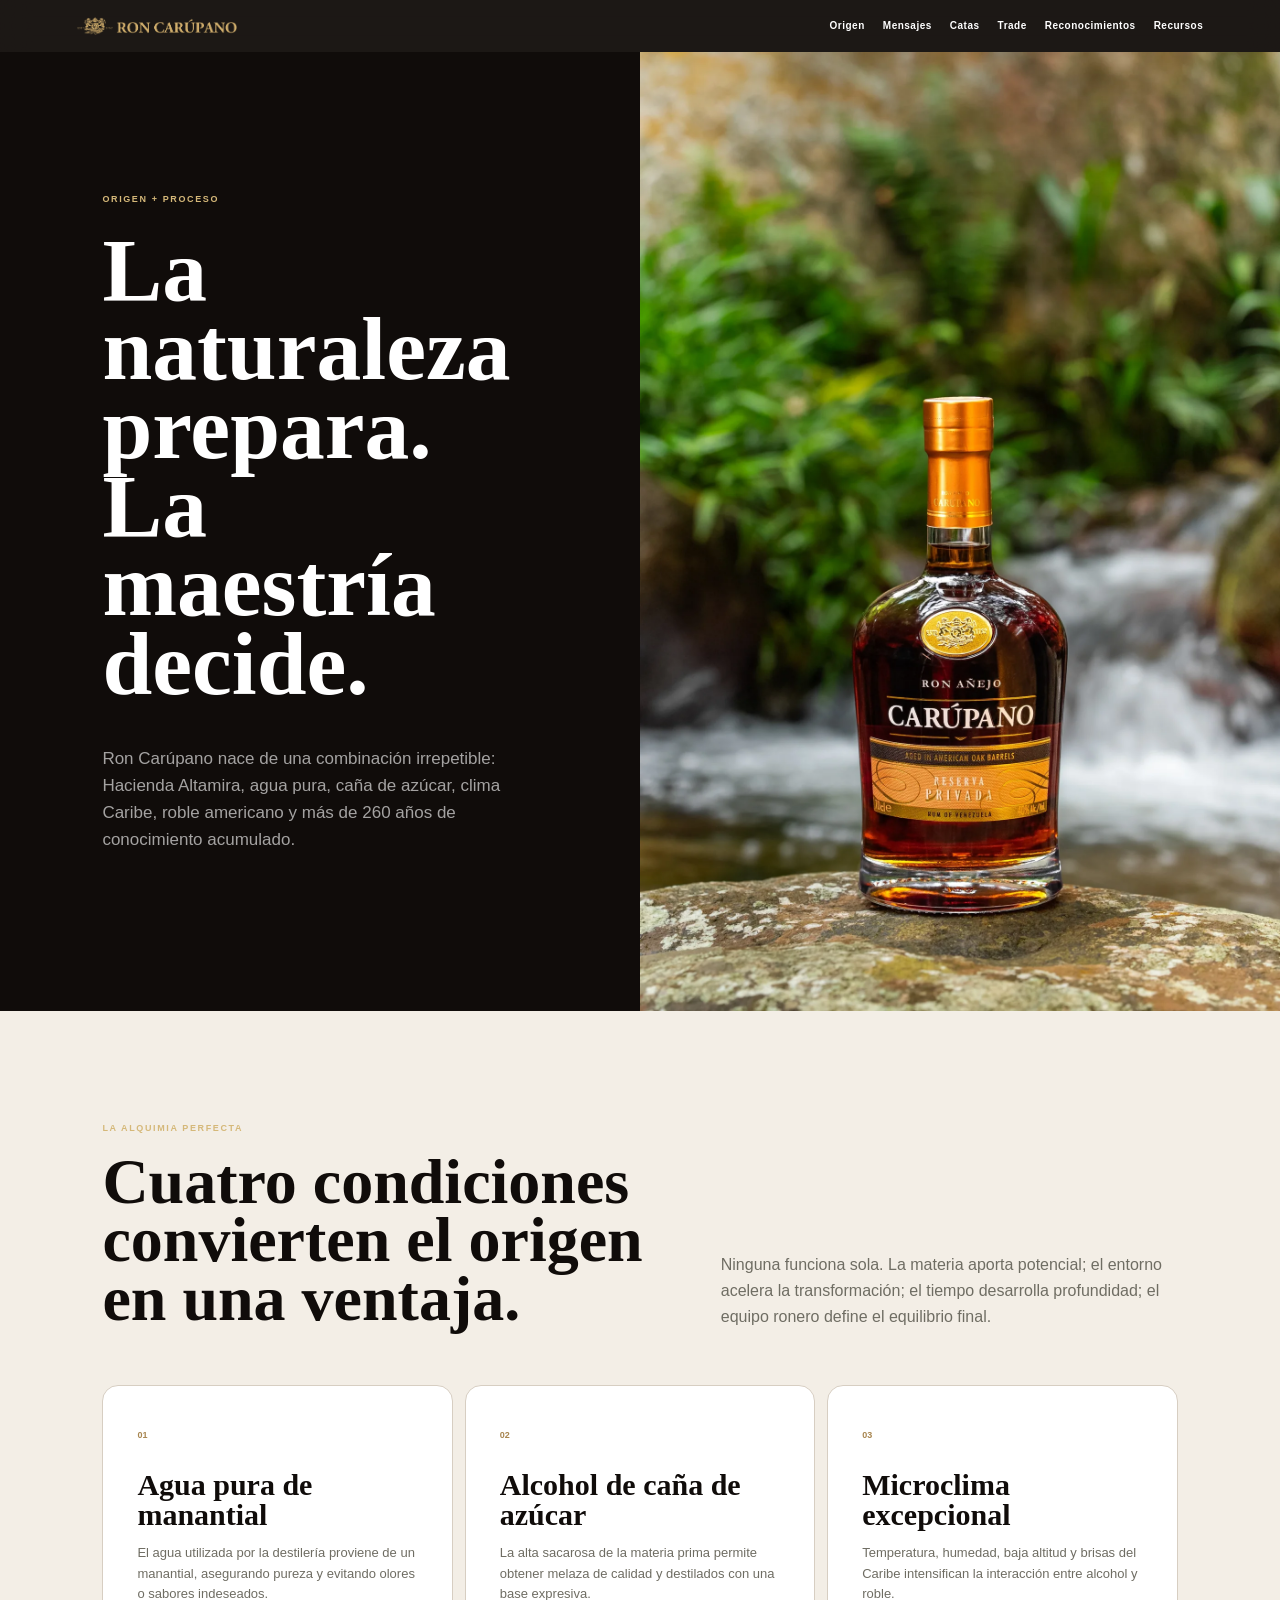
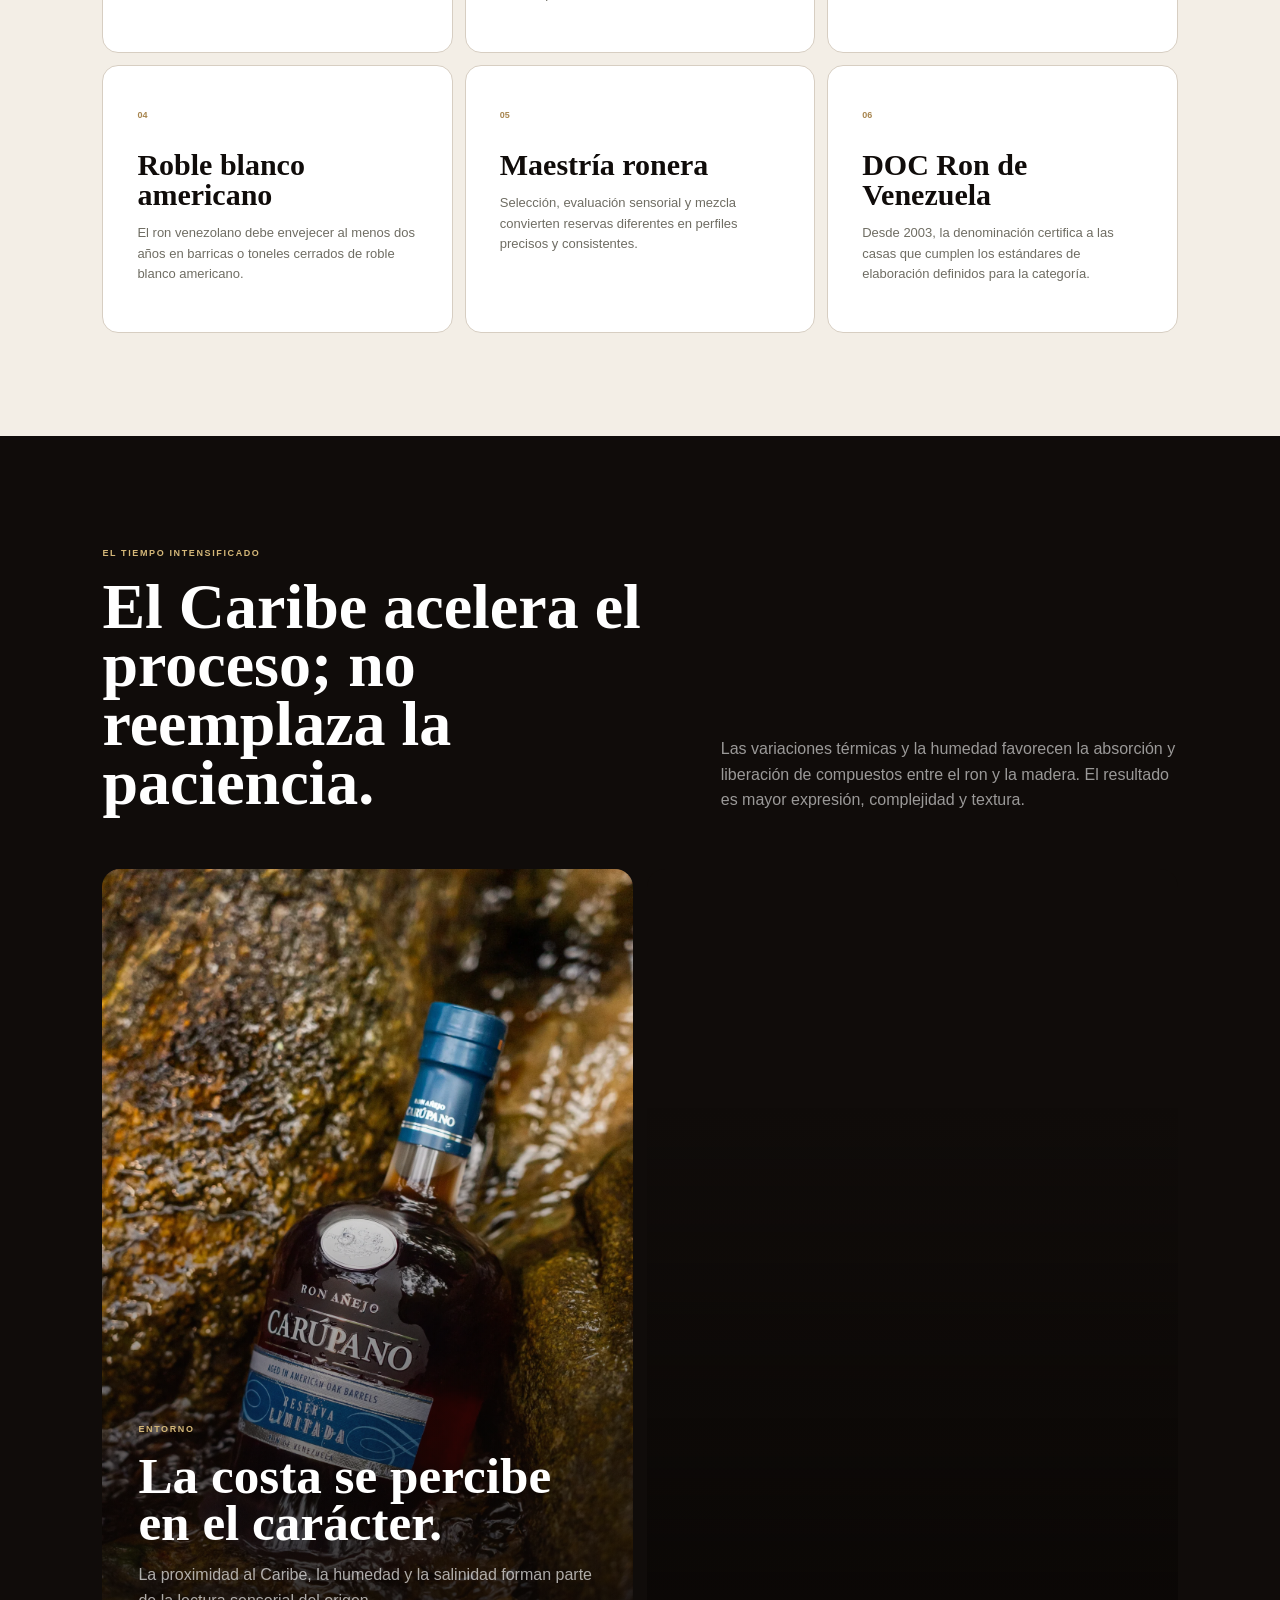
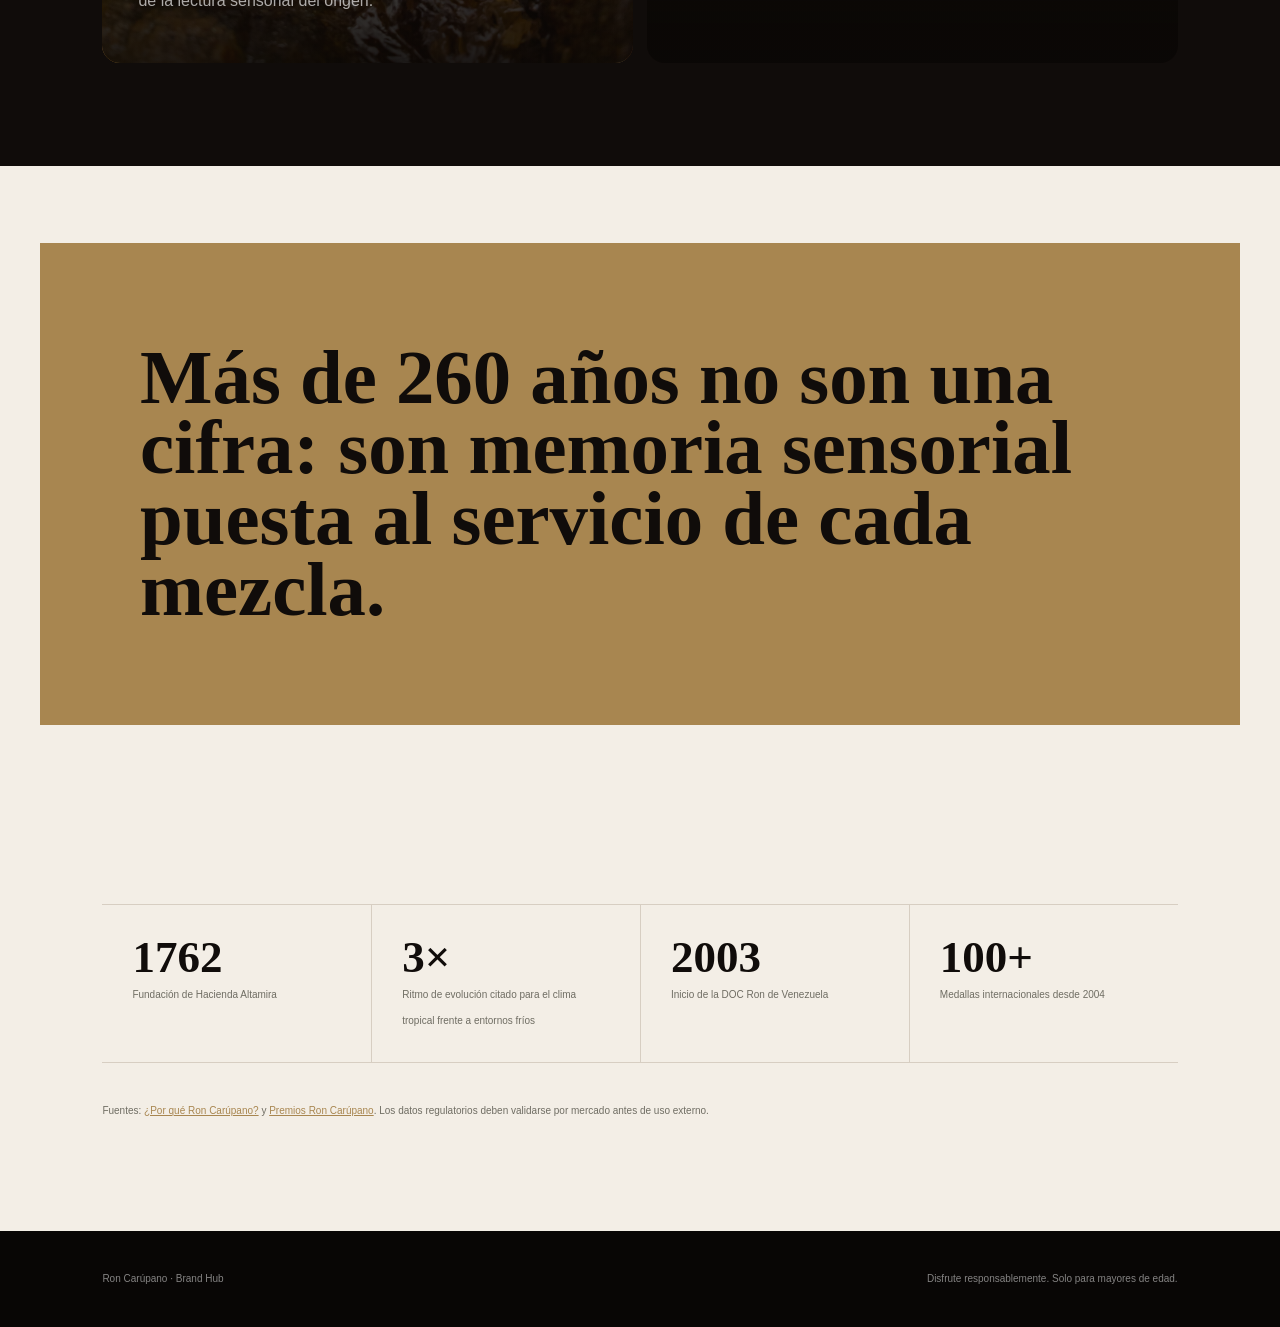
==== historia.html @ bee496ff "Expande el brand hub y renueva sus recursos" ====
<!doctype html><html lang="es"><head><meta charset="utf-8"><meta name="viewport" content="width=device-width,initial-scale=1"><title>Origen y maestría · Ron Carúpano</title><link rel="stylesheet" href="detail.css"></head><body>
<nav class="detail-nav"><a href="index.html"><img src="assets/brand-logos/ron-carupano-logo-dorado.webp" alt="Ron Carúpano"></a><div><a href="historia.html">Origen</a><a href="mensajes.html">Mensajes</a><a href="experiencias.html">Catas</a><a href="trade.html">Trade</a><a href="reconocimientos.html">Reconocimientos</a><a href="index.html#recursos">Recursos</a></div></nav>
<header class="detail-hero"><div class="detail-hero-copy"><span class="eyebrow">Origen + proceso</span><h1>La naturaleza prepara. La maestría decide.</h1><p>Ron Carúpano nace de una combinación irrepetible: Hacienda Altamira, agua pura, caña de azúcar, clima Caribe, roble americano y más de 260 años de conocimiento acumulado.</p></div><div class="detail-hero-media"><img src="assets/images/editorial/04062026-DSC04128.webp" alt="Ron Carúpano junto al agua"></div></header>
<main><section class="detail-section"><div class="section-head"><div><span class="eyebrow">La alquimia perfecta</span><h2>Cuatro condiciones convierten el origen en una ventaja.</h2></div><p>Ninguna funciona sola. La materia aporta potencial; el entorno acelera la transformación; el tiempo desarrolla profundidad; el equipo ronero define el equilibrio final.</p></div><div class="card-grid"><article class="card"><span>01</span><h3>Agua pura de manantial</h3><p>El agua utilizada por la destilería proviene de un manantial, asegurando pureza y evitando olores o sabores indeseados.</p></article><article class="card"><span>02</span><h3>Alcohol de caña de azúcar</h3><p>La alta sacarosa de la materia prima permite obtener melaza de calidad y destilados con una base expresiva.</p></article><article class="card"><span>03</span><h3>Microclima excepcional</h3><p>Temperatura, humedad, baja altitud y brisas del Caribe intensifican la interacción entre alcohol y roble.</p></article><article class="card"><span>04</span><h3>Roble blanco americano</h3><p>El ron venezolano debe envejecer al menos dos años en barricas o toneles cerrados de roble blanco americano.</p></article><article class="card"><span>05</span><h3>Maestría ronera</h3><p>Selección, evaluación sensorial y mezcla convierten reservas diferentes en perfiles precisos y consistentes.</p></article><article class="card"><span>06</span><h3>DOC Ron de Venezuela</h3><p>Desde 2003, la denominación certifica a las casas que cumplen los estándares de elaboración definidos para la categoría.</p></article></div></section>
<section class="detail-section dark"><div class="section-head"><div><span class="eyebrow">El tiempo intensificado</span><h2>El Caribe acelera el proceso; no reemplaza la paciencia.</h2></div><p>Las variaciones térmicas y la humedad favorecen la absorción y liberación de compuestos entre el ron y la madera. El resultado es mayor expresión, complejidad y textura.</p></div><div class="feature-grid"><article class="feature"><img src="assets/images/editorial/05062026-DSC05306.webp" alt="Reserva 18 junto al agua"><div><span class="eyebrow">Entorno</span><h3>La costa se percibe en el carácter.</h3><p>La proximidad al Caribe, la humedad y la salinidad forman parte de la lectura sensorial del origen.</p></div></article><article class="feature"><iframe style="width:100%;height:100%;min-height:520px;border:0" src="https://www.youtube.com/embed/9rbqQhgyqmE" title="Maestría ronera Ron Carúpano" allowfullscreen></iframe></article></div></section>
<blockquote class="quote">Más de 260 años no son una cifra: son memoria sensorial puesta al servicio de cada mezcla.</blockquote>
<section class="detail-section"><div class="data-row"><div><strong>1762</strong><span>Fundación de Hacienda Altamira</span></div><div><strong>3×</strong><span>Ritmo de evolución citado para el clima tropical frente a entornos fríos</span></div><div><strong>2003</strong><span>Inicio de la DOC Ron de Venezuela</span></div><div><strong>100+</strong><span>Medallas internacionales desde 2004</span></div></div><p class="source-note">Fuentes: <a href="https://roncarupano.com/es/por-que-roncarupano/">¿Por qué Ron Carúpano?</a> y <a href="https://roncarupano.com/es/premios/">Premios Ron Carúpano</a>. Los datos regulatorios deben validarse por mercado antes de uso externo.</p></section></main><footer class="footer"><span>Ron Carúpano · Brand Hub</span><span>Disfrute responsablemente. Solo para mayores de edad.</span></footer></body></html>
---- detail.css ----
@font-face{font-family:Inter;src:url("assets/fonts/inter/Inter-Variable.ttf") format("truetype");font-style:normal;font-weight:100 900;font-display:swap}
:root{--ink:#100c0a;--paper:#f3eee6;--gold:#a88650;--gold-light:#d5b879;--blue:#183653;--muted:#6f6d63;--line:#d7cec2;--garamond:"Adobe Garamond Pro",Garamond,Georgia,serif;--inter:Inter,Arial,sans-serif}
*{box-sizing:border-box}html{scroll-behavior:smooth}body{margin:0;background:var(--paper);color:var(--ink);font:400 16px/1.6 var(--inter)}img{display:block;max-width:100%}a{color:inherit}.detail-nav{position:sticky;top:0;z-index:20;display:flex;align-items:center;justify-content:space-between;gap:28px;padding:17px clamp(24px,6vw,88px);background:rgba(16,12,10,.95);color:white;backdrop-filter:blur(14px)}.detail-nav img{width:160px;max-height:34px;object-fit:contain}.detail-nav div{display:flex;gap:18px;flex-wrap:wrap}.detail-nav a{text-decoration:none;font-size:10px;font-weight:650;letter-spacing:.05em}.detail-nav a:hover{color:var(--gold-light)}.detail-hero{min-height:620px;display:grid;grid-template-columns:1fr 1fr;background:var(--ink);color:white}.detail-hero-copy{padding:clamp(60px,8vw,120px);display:flex;flex-direction:column;justify-content:center}.eyebrow{color:var(--gold-light);font-size:9px;font-weight:750;letter-spacing:.18em;text-transform:uppercase}.detail-hero h1{max-width:820px;margin:24px 0;font:600 clamp(56px,7vw,100px)/.88 var(--garamond)}.detail-hero p{max-width:590px;color:rgba(255,255,255,.62);font-size:17px}.detail-hero-media{min-height:520px}.detail-hero-media img{width:100%;height:100%;object-fit:cover}.detail-section{padding:clamp(70px,8vw,120px) clamp(24px,8vw,120px)}.detail-section.dark{background:var(--ink);color:white}.detail-section.blue{background:var(--blue);color:white}.section-head{display:grid;grid-template-columns:1.1fr .9fr;gap:60px;align-items:end;margin-bottom:56px}.section-head h2{max-width:850px;margin:14px 0 0;font:600 clamp(46px,5vw,76px)/.92 var(--garamond)}.section-head p{margin:0;color:var(--muted)}.dark .section-head p,.blue .section-head p{color:rgba(255,255,255,.58)}.card-grid{display:grid;grid-template-columns:repeat(3,1fr);gap:12px}.card{padding:34px;border-radius:16px;background:white;border:1px solid var(--line)}.dark .card{background:#1b1411;border-color:rgba(255,255,255,.1)}.card span{color:var(--gold);font-size:9px;font-weight:750}.card h3{margin:24px 0 12px;font:600 30px/1 var(--garamond)}.card p{color:var(--muted);font-size:13px}.dark .card p{color:rgba(255,255,255,.5)}.feature-grid{display:grid;grid-template-columns:1fr 1fr;gap:14px}.feature{position:relative;min-height:520px;border-radius:18px;overflow:hidden;background:var(--ink);color:white}.feature img{width:100%;height:100%;object-fit:cover}.feature:after{content:"";position:absolute;inset:0;background:linear-gradient(0deg,rgba(10,7,5,.9),transparent 70%)}.feature>div{position:absolute;z-index:2;left:36px;right:36px;bottom:34px}.feature h3{max-width:600px;margin:12px 0;font:600 clamp(36px,4vw,60px)/.92 var(--garamond)}.feature p{max-width:560px;color:rgba(255,255,255,.65)}.quote{padding:clamp(50px,8vw,100px);background:var(--gold);font:600 clamp(45px,6vw,82px)/.92 var(--garamond)}.data-row{display:grid;grid-template-columns:repeat(4,1fr);border-top:1px solid var(--line);border-bottom:1px solid var(--line)}.data-row div{padding:30px}.data-row div+div{border-left:1px solid var(--line)}.data-row strong{display:block;font:600 45px/1 var(--garamond)}.data-row span{color:var(--muted);font-size:10px}.table{width:100%;border-collapse:collapse}.table th,.table td{padding:18px;text-align:left;border-bottom:1px solid var(--line);vertical-align:top}.table th{color:var(--gold);font-size:9px;letter-spacing:.1em;text-transform:uppercase}.table td{font-size:13px}.pill{display:inline-block;padding:6px 9px;border-radius:999px;background:var(--blue);color:white;font-size:8px;font-weight:700}.footer{display:flex;justify-content:space-between;gap:30px;padding:40px clamp(24px,8vw,120px);background:#080605;color:rgba(255,255,255,.5);font-size:10px}.source-note{margin-top:40px;color:var(--muted);font-size:10px}.source-note a{color:var(--gold)}
@media(max-width:900px){.detail-hero,.section-head,.feature-grid{grid-template-columns:1fr}.detail-hero-media{min-height:420px}.card-grid{grid-template-columns:1fr 1fr}.data-row{grid-template-columns:1fr 1fr}.detail-nav div{display:none}}
@media(max-width:600px){.card-grid,.data-row{grid-template-columns:1fr}.data-row div+div{border-left:0;border-top:1px solid var(--line)}.detail-hero h1{font-size:58px}.feature{min-height:440px}.footer{flex-direction:column}}
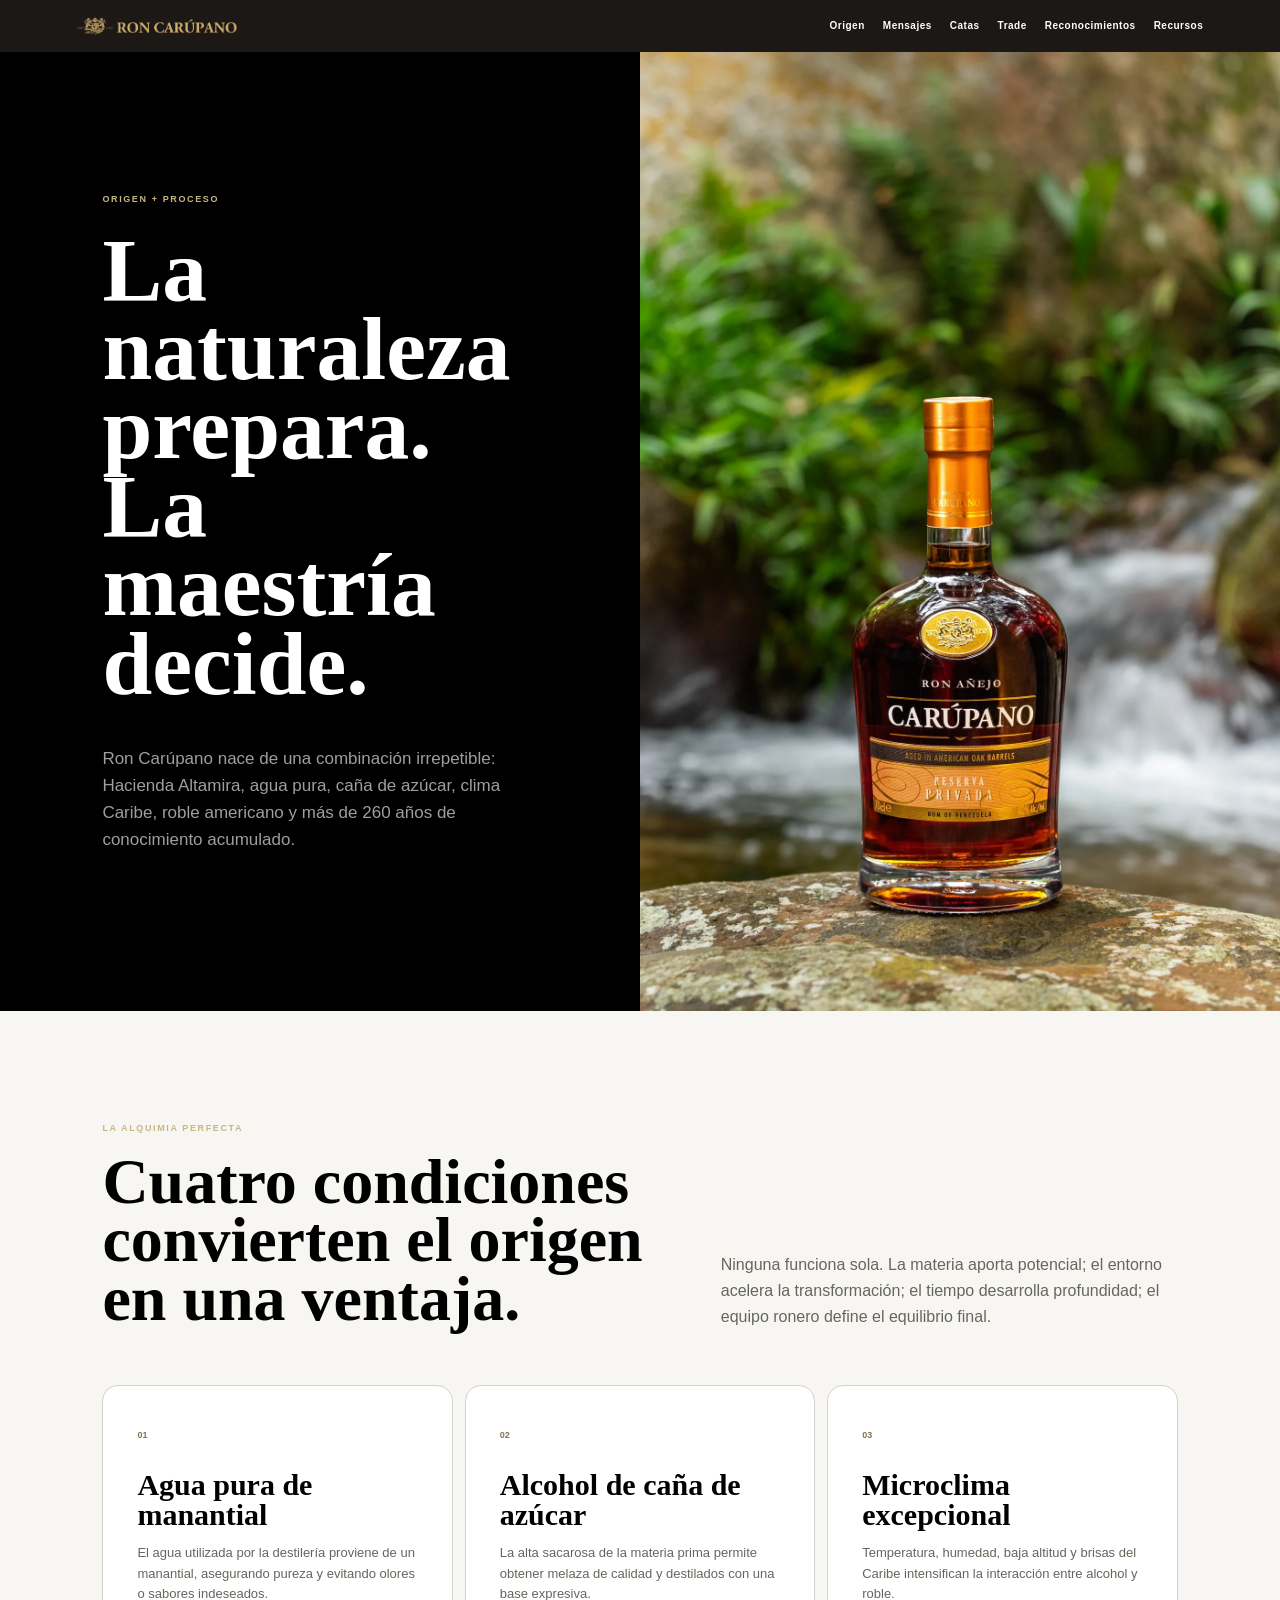
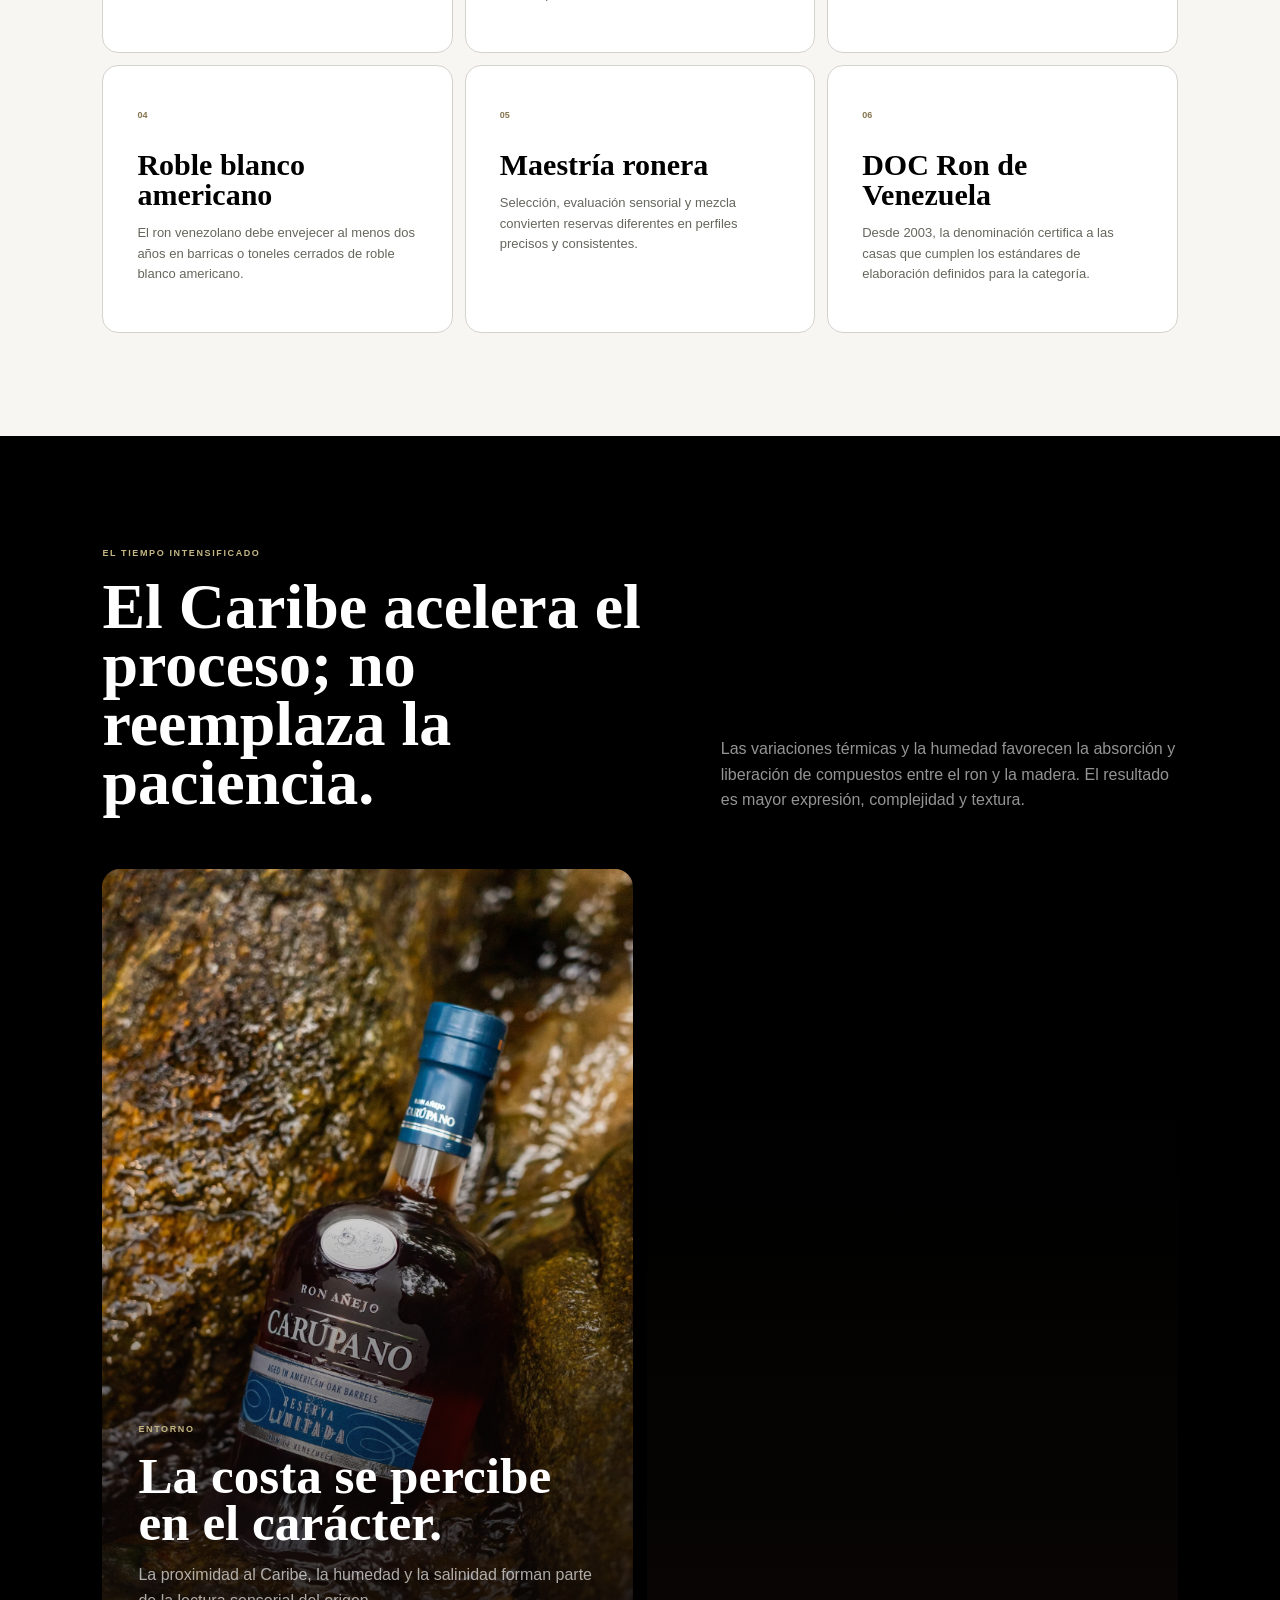
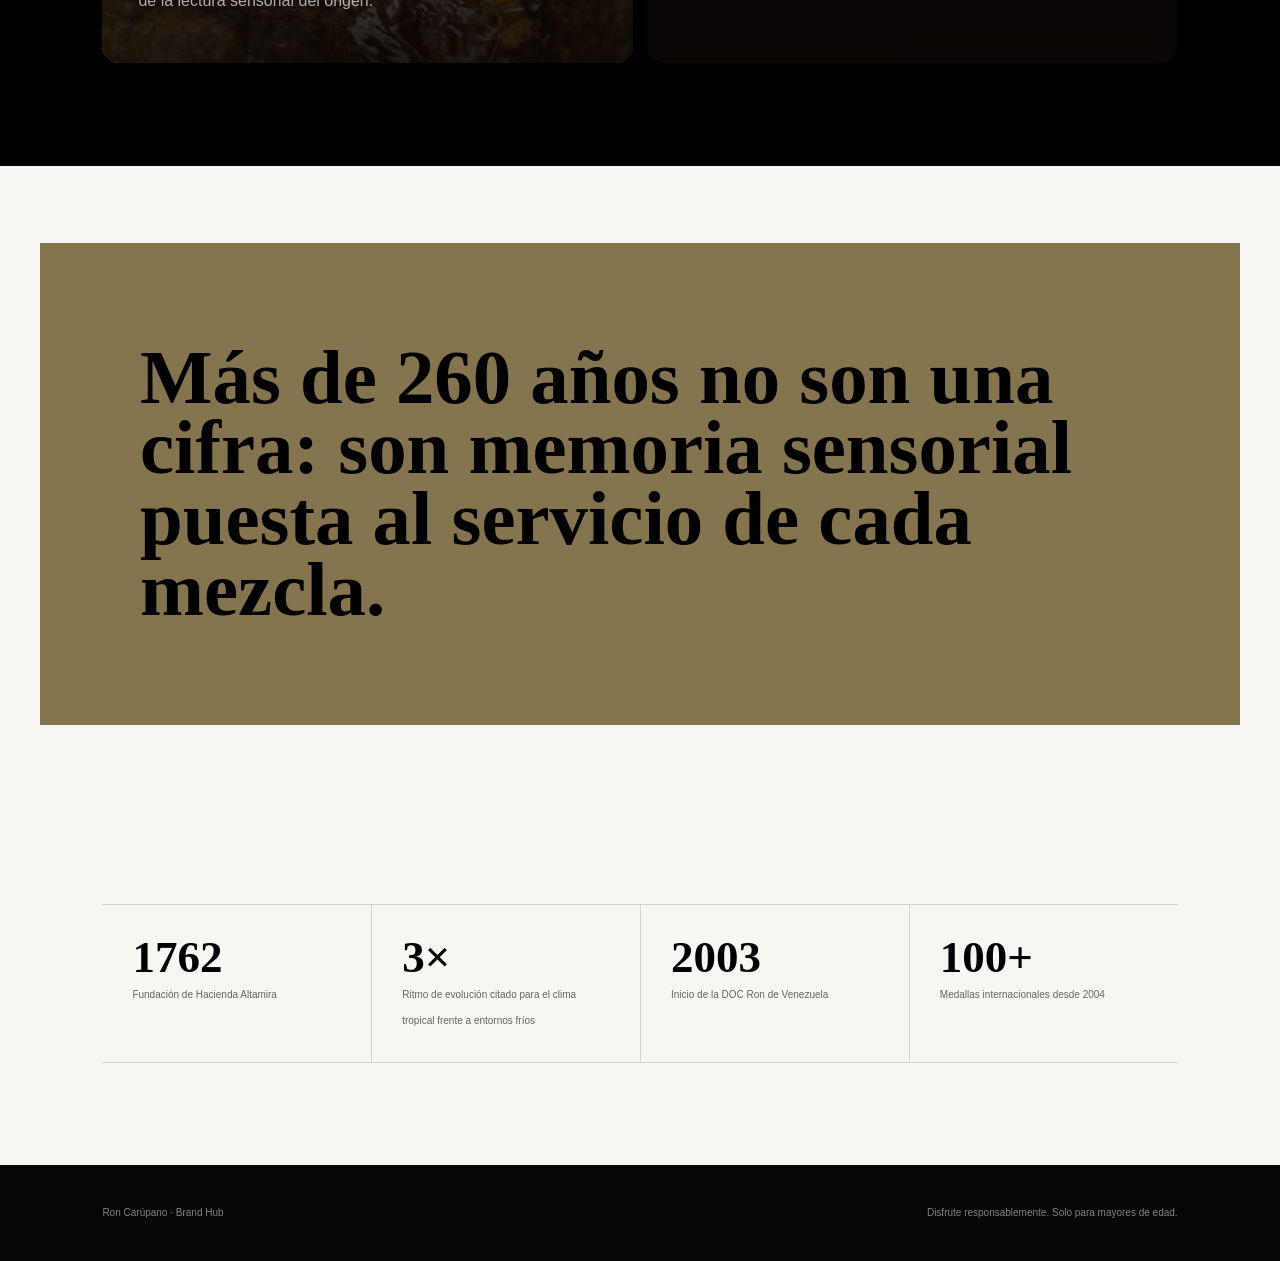
==== commit ee15cf1e: "Corrige el Brand Hub y desarrolla la ejecución in-store" ====
--- a/historia.html
+++ b/historia.html
@@ -4,4 +4,4 @@
 <main><section class="detail-section"><div class="section-head"><div><span class="eyebrow">La alquimia perfecta</span><h2>Cuatro condiciones convierten el origen en una ventaja.</h2></div><p>Ninguna funciona sola. La materia aporta potencial; el entorno acelera la transformación; el tiempo desarrolla profundidad; el equipo ronero define el equilibrio final.</p></div><div class="card-grid"><article class="card"><span>01</span><h3>Agua pura de manantial</h3><p>El agua utilizada por la destilería proviene de un manantial, asegurando pureza y evitando olores o sabores indeseados.</p></article><article class="card"><span>02</span><h3>Alcohol de caña de azúcar</h3><p>La alta sacarosa de la materia prima permite obtener melaza de calidad y destilados con una base expresiva.</p></article><article class="card"><span>03</span><h3>Microclima excepcional</h3><p>Temperatura, humedad, baja altitud y brisas del Caribe intensifican la interacción entre alcohol y roble.</p></article><article class="card"><span>04</span><h3>Roble blanco americano</h3><p>El ron venezolano debe envejecer al menos dos años en barricas o toneles cerrados de roble blanco americano.</p></article><article class="card"><span>05</span><h3>Maestría ronera</h3><p>Selección, evaluación sensorial y mezcla convierten reservas diferentes en perfiles precisos y consistentes.</p></article><article class="card"><span>06</span><h3>DOC Ron de Venezuela</h3><p>Desde 2003, la denominación certifica a las casas que cumplen los estándares de elaboración definidos para la categoría.</p></article></div></section>
 <section class="detail-section dark"><div class="section-head"><div><span class="eyebrow">El tiempo intensificado</span><h2>El Caribe acelera el proceso; no reemplaza la paciencia.</h2></div><p>Las variaciones térmicas y la humedad favorecen la absorción y liberación de compuestos entre el ron y la madera. El resultado es mayor expresión, complejidad y textura.</p></div><div class="feature-grid"><article class="feature"><img src="assets/images/editorial/05062026-DSC05306.webp" alt="Reserva 18 junto al agua"><div><span class="eyebrow">Entorno</span><h3>La costa se percibe en el carácter.</h3><p>La proximidad al Caribe, la humedad y la salinidad forman parte de la lectura sensorial del origen.</p></div></article><article class="feature"><iframe style="width:100%;height:100%;min-height:520px;border:0" src="https://www.youtube.com/embed/9rbqQhgyqmE" title="Maestría ronera Ron Carúpano" allowfullscreen></iframe></article></div></section>
 <blockquote class="quote">Más de 260 años no son una cifra: son memoria sensorial puesta al servicio de cada mezcla.</blockquote>
-<section class="detail-section"><div class="data-row"><div><strong>1762</strong><span>Fundación de Hacienda Altamira</span></div><div><strong>3×</strong><span>Ritmo de evolución citado para el clima tropical frente a entornos fríos</span></div><div><strong>2003</strong><span>Inicio de la DOC Ron de Venezuela</span></div><div><strong>100+</strong><span>Medallas internacionales desde 2004</span></div></div><p class="source-note">Fuentes: <a href="https://roncarupano.com/es/por-que-roncarupano/">¿Por qué Ron Carúpano?</a> y <a href="https://roncarupano.com/es/premios/">Premios Ron Carúpano</a>. Los datos regulatorios deben validarse por mercado antes de uso externo.</p></section></main><footer class="footer"><span>Ron Carúpano · Brand Hub</span><span>Disfrute responsablemente. Solo para mayores de edad.</span></footer></body></html>
+<section class="detail-section"><div class="data-row"><div><strong>1762</strong><span>Fundación de Hacienda Altamira</span></div><div><strong>3×</strong><span>Ritmo de evolución citado para el clima tropical frente a entornos fríos</span></div><div><strong>2003</strong><span>Inicio de la DOC Ron de Venezuela</span></div><div><strong>100+</strong><span>Medallas internacionales desde 2004</span></div></div></section></main><footer class="footer"><span>Ron Carúpano · Brand Hub</span><span>Disfrute responsablemente. Solo para mayores de edad.</span></footer></body></html>
--- a/detail.css
+++ b/detail.css
@@ -1,5 +1,6 @@
 @font-face{font-family:Inter;src:url("assets/fonts/inter/Inter-Variable.ttf") format("truetype");font-style:normal;font-weight:100 900;font-display:swap}
-:root{--ink:#100c0a;--paper:#f3eee6;--gold:#a88650;--gold-light:#d5b879;--blue:#183653;--muted:#6f6d63;--line:#d7cec2;--garamond:"Adobe Garamond Pro",Garamond,Georgia,serif;--inter:Inter,Arial,sans-serif}
+:root{--ink:#000;--paper:#f7f6f2;--gold:#84754e;--gold-light:#c5b783;--blue:#5b6770;--brown:#473729;--muted:#65665c;--line:#d4d2cc;--garamond:"Adobe Garamond Pro",Garamond,Georgia,serif;--inter:Inter,Arial,sans-serif}
 *{box-sizing:border-box}html{scroll-behavior:smooth}body{margin:0;background:var(--paper);color:var(--ink);font:400 16px/1.6 var(--inter)}img{display:block;max-width:100%}a{color:inherit}.detail-nav{position:sticky;top:0;z-index:20;display:flex;align-items:center;justify-content:space-between;gap:28px;padding:17px clamp(24px,6vw,88px);background:rgba(16,12,10,.95);color:white;backdrop-filter:blur(14px)}.detail-nav img{width:160px;max-height:34px;object-fit:contain}.detail-nav div{display:flex;gap:18px;flex-wrap:wrap}.detail-nav a{text-decoration:none;font-size:10px;font-weight:650;letter-spacing:.05em}.detail-nav a:hover{color:var(--gold-light)}.detail-hero{min-height:620px;display:grid;grid-template-columns:1fr 1fr;background:var(--ink);color:white}.detail-hero-copy{padding:clamp(60px,8vw,120px);display:flex;flex-direction:column;justify-content:center}.eyebrow{color:var(--gold-light);font-size:9px;font-weight:750;letter-spacing:.18em;text-transform:uppercase}.detail-hero h1{max-width:820px;margin:24px 0;font:600 clamp(56px,7vw,100px)/.88 var(--garamond)}.detail-hero p{max-width:590px;color:rgba(255,255,255,.62);font-size:17px}.detail-hero-media{min-height:520px}.detail-hero-media img{width:100%;height:100%;object-fit:cover}.detail-section{padding:clamp(70px,8vw,120px) clamp(24px,8vw,120px)}.detail-section.dark{background:var(--ink);color:white}.detail-section.blue{background:var(--blue);color:white}.section-head{display:grid;grid-template-columns:1.1fr .9fr;gap:60px;align-items:end;margin-bottom:56px}.section-head h2{max-width:850px;margin:14px 0 0;font:600 clamp(46px,5vw,76px)/.92 var(--garamond)}.section-head p{margin:0;color:var(--muted)}.dark .section-head p,.blue .section-head p{color:rgba(255,255,255,.58)}.card-grid{display:grid;grid-template-columns:repeat(3,1fr);gap:12px}.card{padding:34px;border-radius:16px;background:white;border:1px solid var(--line)}.dark .card{background:#1b1411;border-color:rgba(255,255,255,.1)}.card span{color:var(--gold);font-size:9px;font-weight:750}.card h3{margin:24px 0 12px;font:600 30px/1 var(--garamond)}.card p{color:var(--muted);font-size:13px}.dark .card p{color:rgba(255,255,255,.5)}.feature-grid{display:grid;grid-template-columns:1fr 1fr;gap:14px}.feature{position:relative;min-height:520px;border-radius:18px;overflow:hidden;background:var(--ink);color:white}.feature img{width:100%;height:100%;object-fit:cover}.feature:after{content:"";position:absolute;inset:0;background:linear-gradient(0deg,rgba(10,7,5,.9),transparent 70%)}.feature>div{position:absolute;z-index:2;left:36px;right:36px;bottom:34px}.feature h3{max-width:600px;margin:12px 0;font:600 clamp(36px,4vw,60px)/.92 var(--garamond)}.feature p{max-width:560px;color:rgba(255,255,255,.65)}.quote{padding:clamp(50px,8vw,100px);background:var(--gold);font:600 clamp(45px,6vw,82px)/.92 var(--garamond)}.data-row{display:grid;grid-template-columns:repeat(4,1fr);border-top:1px solid var(--line);border-bottom:1px solid var(--line)}.data-row div{padding:30px}.data-row div+div{border-left:1px solid var(--line)}.data-row strong{display:block;font:600 45px/1 var(--garamond)}.data-row span{color:var(--muted);font-size:10px}.table{width:100%;border-collapse:collapse}.table th,.table td{padding:18px;text-align:left;border-bottom:1px solid var(--line);vertical-align:top}.table th{color:var(--gold);font-size:9px;letter-spacing:.1em;text-transform:uppercase}.table td{font-size:13px}.pill{display:inline-block;padding:6px 9px;border-radius:999px;background:var(--blue);color:white;font-size:8px;font-weight:700}.footer{display:flex;justify-content:space-between;gap:30px;padding:40px clamp(24px,8vw,120px);background:#080605;color:rgba(255,255,255,.5);font-size:10px}.source-note{margin-top:40px;color:var(--muted);font-size:10px}.source-note a{color:var(--gold)}
 @media(max-width:900px){.detail-hero,.section-head,.feature-grid{grid-template-columns:1fr}.detail-hero-media{min-height:420px}.card-grid{grid-template-columns:1fr 1fr}.data-row{grid-template-columns:1fr 1fr}.detail-nav div{display:none}}
 @media(max-width:600px){.card-grid,.data-row{grid-template-columns:1fr}.data-row div+div{border-left:0;border-top:1px solid var(--line)}.detail-hero h1{font-size:58px}.feature{min-height:440px}.footer{flex-direction:column}}
+.awards-action{margin:42px 0 0}.awards-action a{display:inline-flex;align-items:center;gap:12px;padding:14px 20px;border-radius:999px;background:var(--gold);color:#fff;text-decoration:none;font-size:11px;font-weight:750}.awards-action a:hover{background:var(--brown)}
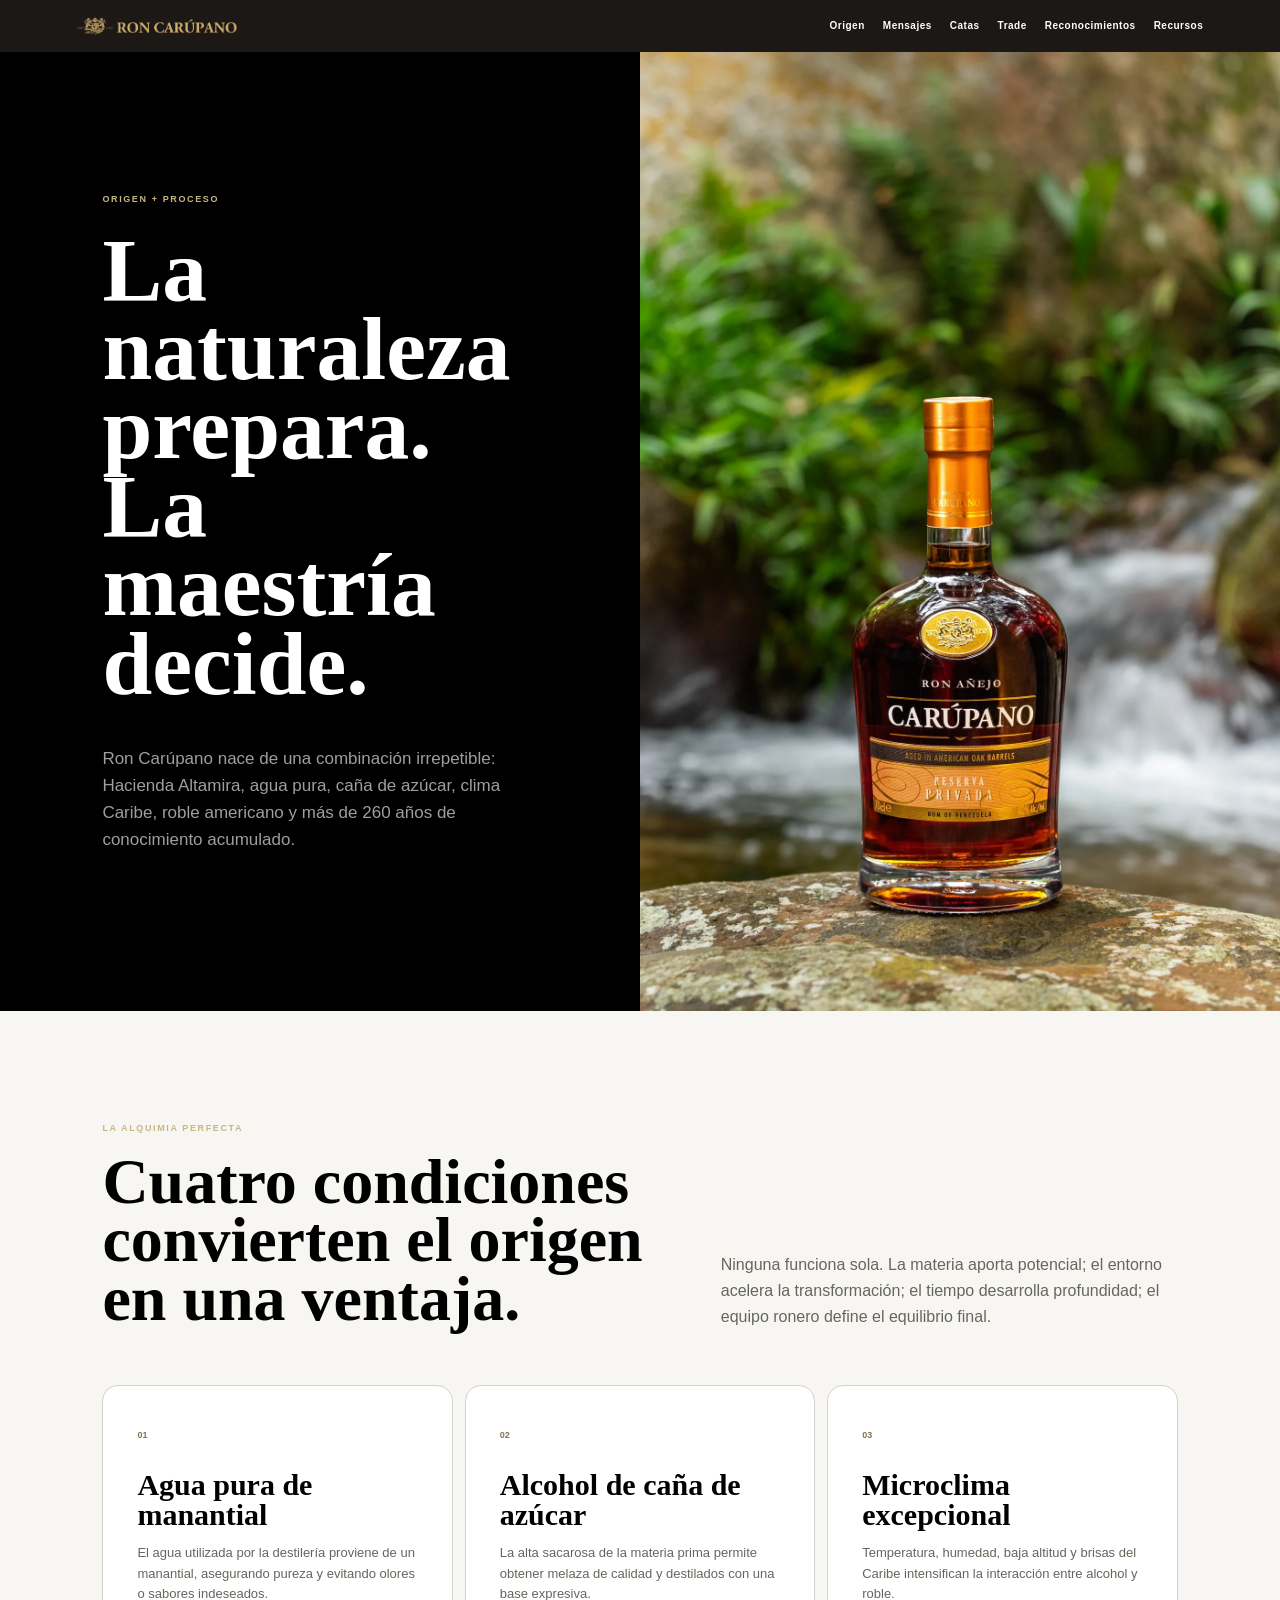
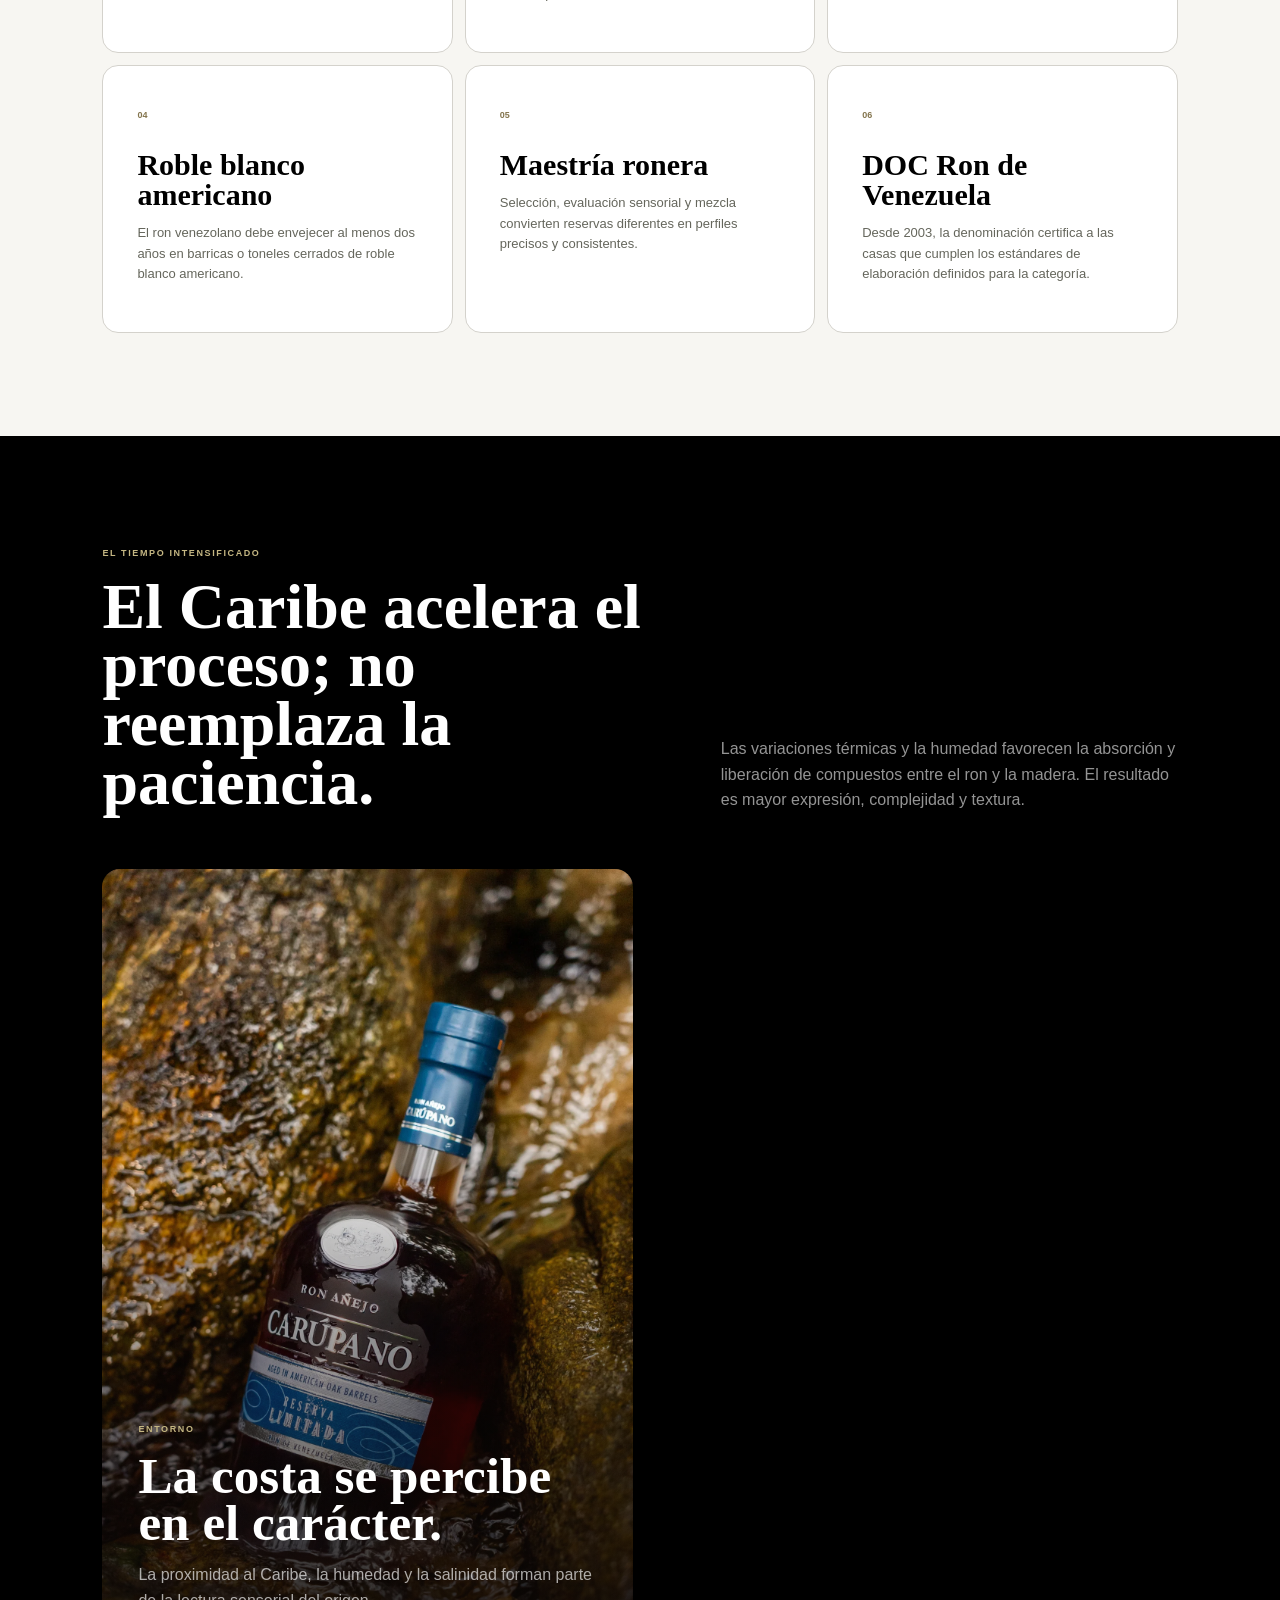
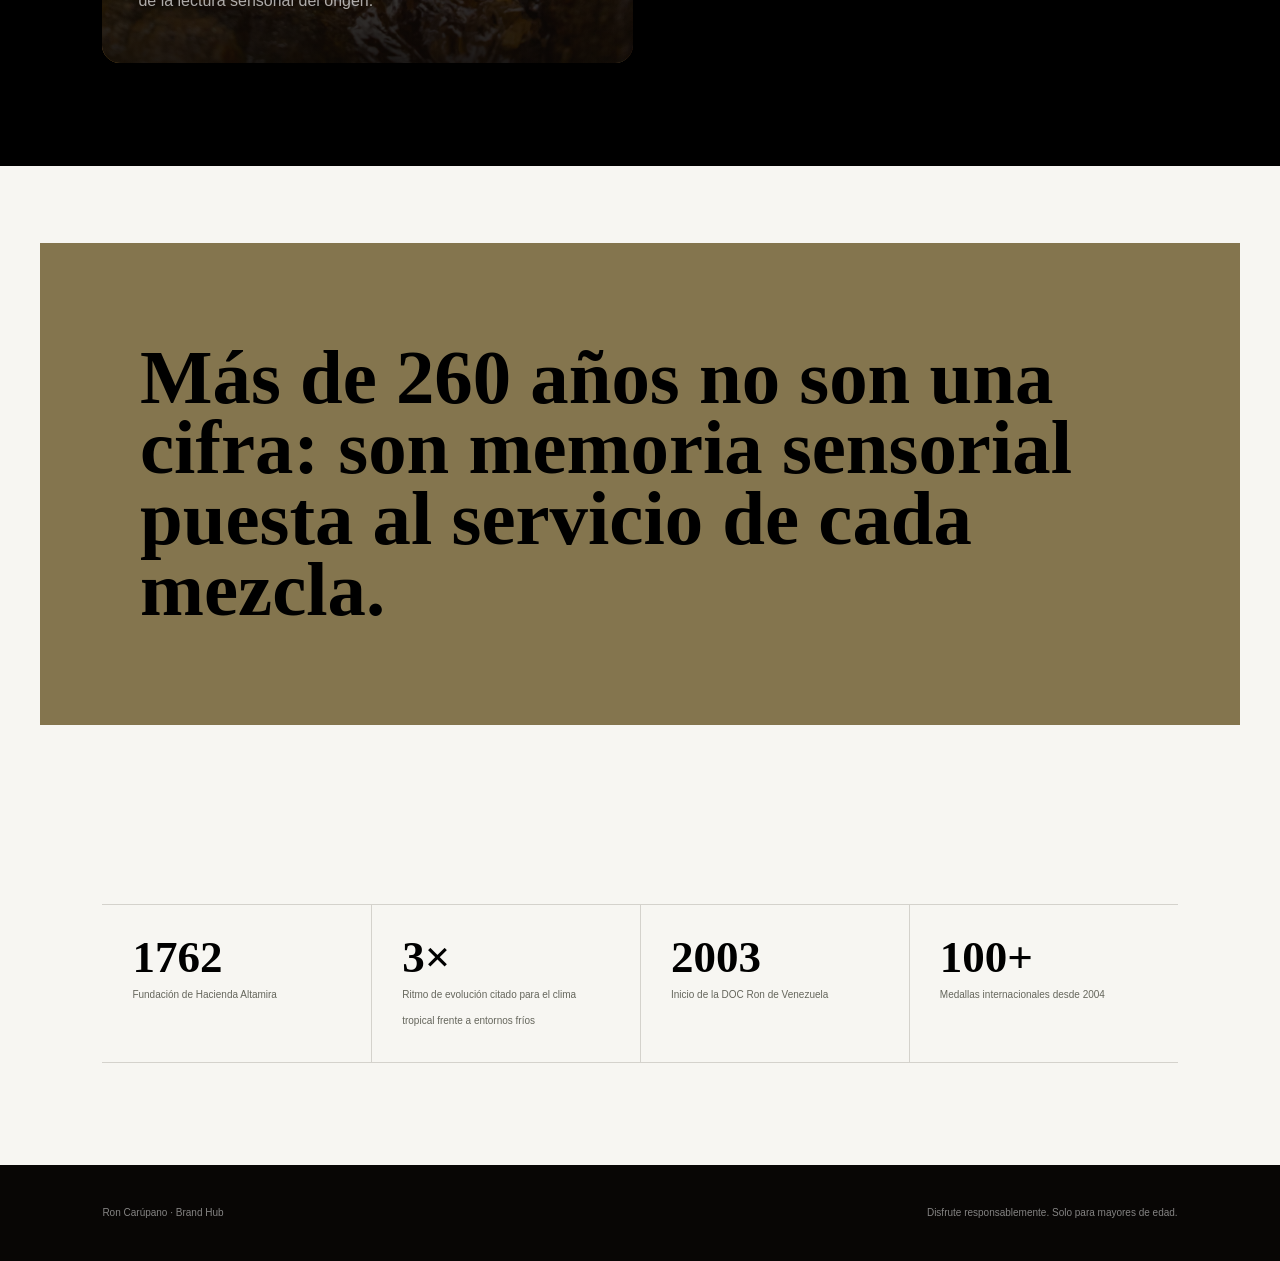
==== commit ce9e98b9: "Habilita la reproducción del video de historia" ====
--- a/historia.html
+++ b/historia.html
@@ -2,6 +2,6 @@
 <nav class="detail-nav"><a href="index.html"><img src="assets/brand-logos/ron-carupano-logo-dorado.webp" alt="Ron Carúpano"></a><div><a href="historia.html">Origen</a><a href="mensajes.html">Mensajes</a><a href="experiencias.html">Catas</a><a href="trade.html">Trade</a><a href="reconocimientos.html">Reconocimientos</a><a href="index.html#recursos">Recursos</a></div></nav>
 <header class="detail-hero"><div class="detail-hero-copy"><span class="eyebrow">Origen + proceso</span><h1>La naturaleza prepara. La maestría decide.</h1><p>Ron Carúpano nace de una combinación irrepetible: Hacienda Altamira, agua pura, caña de azúcar, clima Caribe, roble americano y más de 260 años de conocimiento acumulado.</p></div><div class="detail-hero-media"><img src="assets/images/editorial/04062026-DSC04128.webp" alt="Ron Carúpano junto al agua"></div></header>
 <main><section class="detail-section"><div class="section-head"><div><span class="eyebrow">La alquimia perfecta</span><h2>Cuatro condiciones convierten el origen en una ventaja.</h2></div><p>Ninguna funciona sola. La materia aporta potencial; el entorno acelera la transformación; el tiempo desarrolla profundidad; el equipo ronero define el equilibrio final.</p></div><div class="card-grid"><article class="card"><span>01</span><h3>Agua pura de manantial</h3><p>El agua utilizada por la destilería proviene de un manantial, asegurando pureza y evitando olores o sabores indeseados.</p></article><article class="card"><span>02</span><h3>Alcohol de caña de azúcar</h3><p>La alta sacarosa de la materia prima permite obtener melaza de calidad y destilados con una base expresiva.</p></article><article class="card"><span>03</span><h3>Microclima excepcional</h3><p>Temperatura, humedad, baja altitud y brisas del Caribe intensifican la interacción entre alcohol y roble.</p></article><article class="card"><span>04</span><h3>Roble blanco americano</h3><p>El ron venezolano debe envejecer al menos dos años en barricas o toneles cerrados de roble blanco americano.</p></article><article class="card"><span>05</span><h3>Maestría ronera</h3><p>Selección, evaluación sensorial y mezcla convierten reservas diferentes en perfiles precisos y consistentes.</p></article><article class="card"><span>06</span><h3>DOC Ron de Venezuela</h3><p>Desde 2003, la denominación certifica a las casas que cumplen los estándares de elaboración definidos para la categoría.</p></article></div></section>
-<section class="detail-section dark"><div class="section-head"><div><span class="eyebrow">El tiempo intensificado</span><h2>El Caribe acelera el proceso; no reemplaza la paciencia.</h2></div><p>Las variaciones térmicas y la humedad favorecen la absorción y liberación de compuestos entre el ron y la madera. El resultado es mayor expresión, complejidad y textura.</p></div><div class="feature-grid"><article class="feature"><img src="assets/images/editorial/05062026-DSC05306.webp" alt="Reserva 18 junto al agua"><div><span class="eyebrow">Entorno</span><h3>La costa se percibe en el carácter.</h3><p>La proximidad al Caribe, la humedad y la salinidad forman parte de la lectura sensorial del origen.</p></div></article><article class="feature"><iframe style="width:100%;height:100%;min-height:520px;border:0" src="https://www.youtube.com/embed/9rbqQhgyqmE" title="Maestría ronera Ron Carúpano" allowfullscreen></iframe></article></div></section>
+<section class="detail-section dark"><div class="section-head"><div><span class="eyebrow">El tiempo intensificado</span><h2>El Caribe acelera el proceso; no reemplaza la paciencia.</h2></div><p>Las variaciones térmicas y la humedad favorecen la absorción y liberación de compuestos entre el ron y la madera. El resultado es mayor expresión, complejidad y textura.</p></div><div class="feature-grid"><article class="feature"><img src="assets/images/editorial/05062026-DSC05306.webp" alt="Reserva 18 junto al agua"><div><span class="eyebrow">Entorno</span><h3>La costa se percibe en el carácter.</h3><p>La proximidad al Caribe, la humedad y la salinidad forman parte de la lectura sensorial del origen.</p></div></article><article class="feature video-feature"><iframe src="https://www.youtube.com/embed/9rbqQhgyqmE" title="Más de 30 años de Maestría Ronera · Ron Carúpano" allow="accelerometer; autoplay; clipboard-write; encrypted-media; gyroscope; picture-in-picture; web-share" referrerpolicy="strict-origin-when-cross-origin" allowfullscreen></iframe></article></div></section>
 <blockquote class="quote">Más de 260 años no son una cifra: son memoria sensorial puesta al servicio de cada mezcla.</blockquote>
 <section class="detail-section"><div class="data-row"><div><strong>1762</strong><span>Fundación de Hacienda Altamira</span></div><div><strong>3×</strong><span>Ritmo de evolución citado para el clima tropical frente a entornos fríos</span></div><div><strong>2003</strong><span>Inicio de la DOC Ron de Venezuela</span></div><div><strong>100+</strong><span>Medallas internacionales desde 2004</span></div></div></section></main><footer class="footer"><span>Ron Carúpano · Brand Hub</span><span>Disfrute responsablemente. Solo para mayores de edad.</span></footer></body></html>
--- a/detail.css
+++ b/detail.css
@@ -4,3 +4,4 @@
 @media(max-width:900px){.detail-hero,.section-head,.feature-grid{grid-template-columns:1fr}.detail-hero-media{min-height:420px}.card-grid{grid-template-columns:1fr 1fr}.data-row{grid-template-columns:1fr 1fr}.detail-nav div{display:none}}
 @media(max-width:600px){.card-grid,.data-row{grid-template-columns:1fr}.data-row div+div{border-left:0;border-top:1px solid var(--line)}.detail-hero h1{font-size:58px}.feature{min-height:440px}.footer{flex-direction:column}}
 .awards-action{margin:42px 0 0}.awards-action a{display:inline-flex;align-items:center;gap:12px;padding:14px 20px;border-radius:999px;background:var(--gold);color:#fff;text-decoration:none;font-size:11px;font-weight:750}.awards-action a:hover{background:var(--brown)}
+.feature:after{pointer-events:none}.video-feature:after{display:none}.video-feature iframe{width:100%;height:100%;min-height:520px;border:0;display:block}
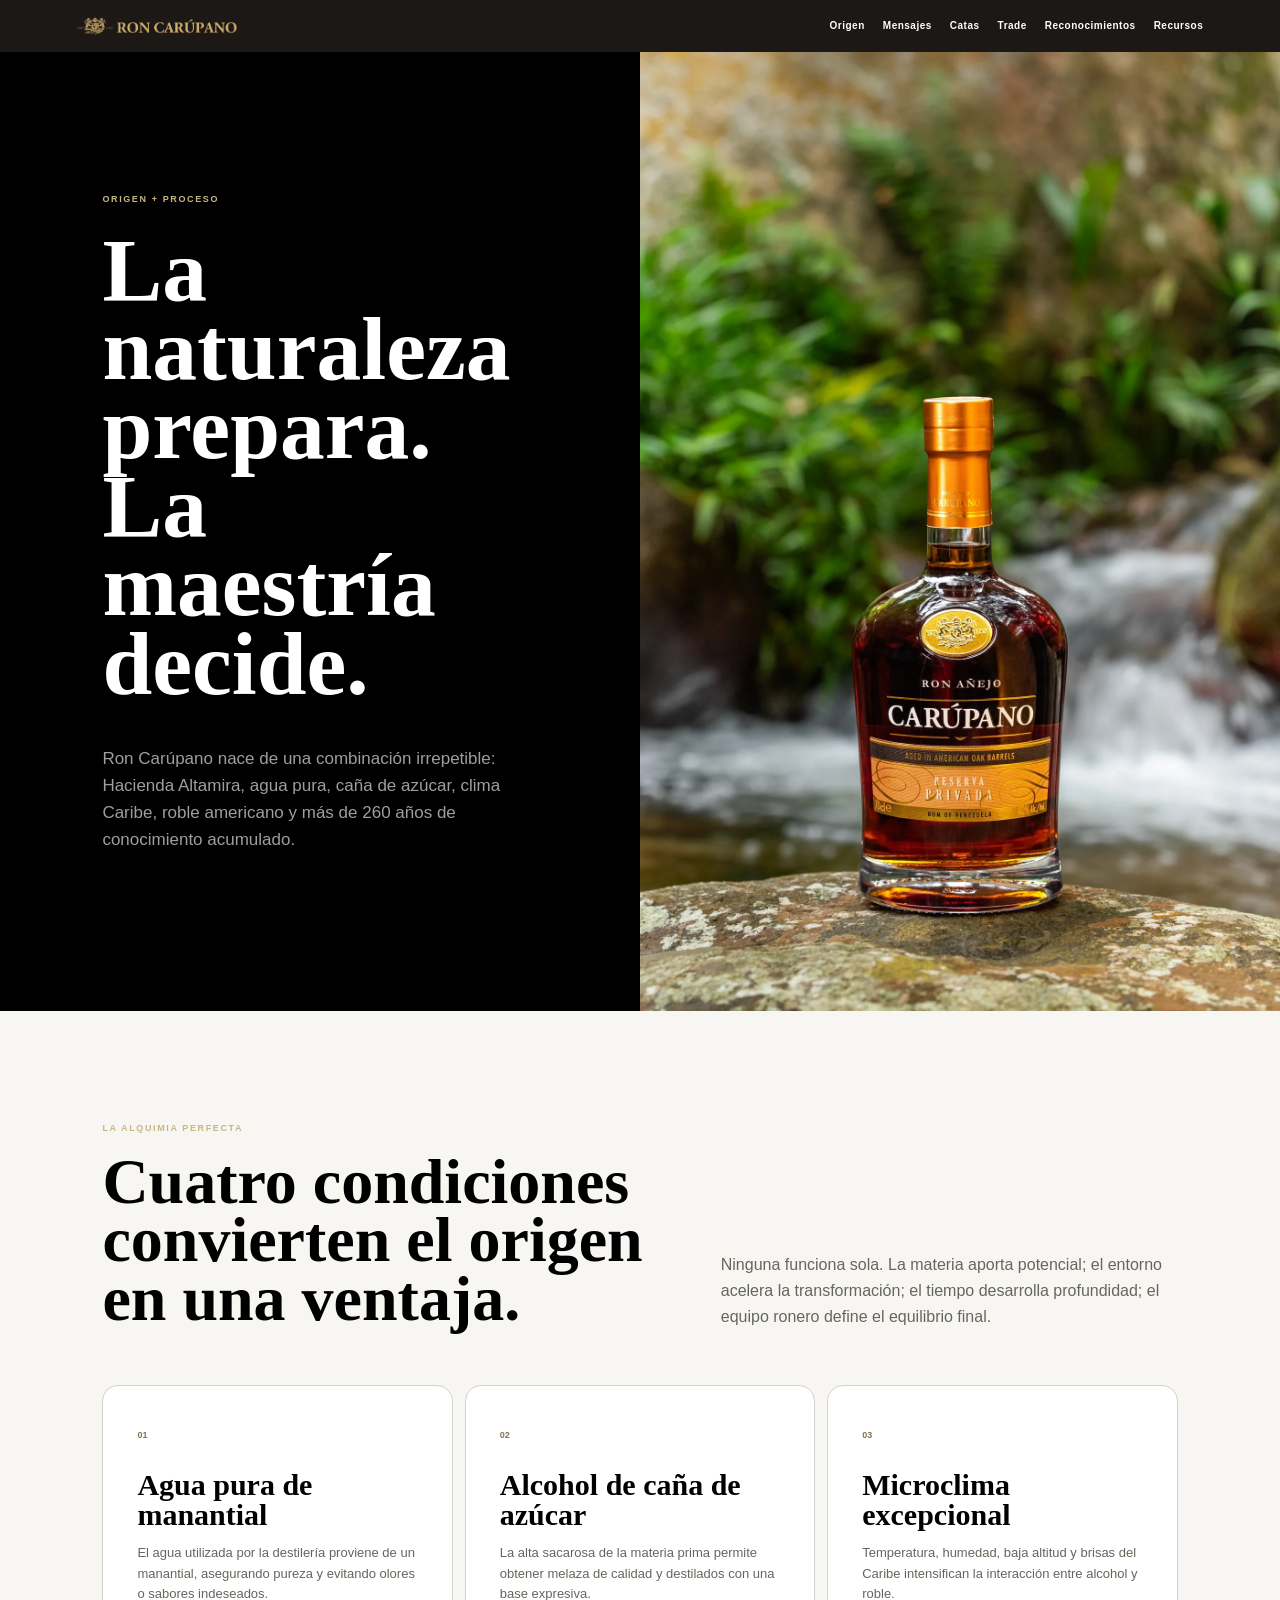
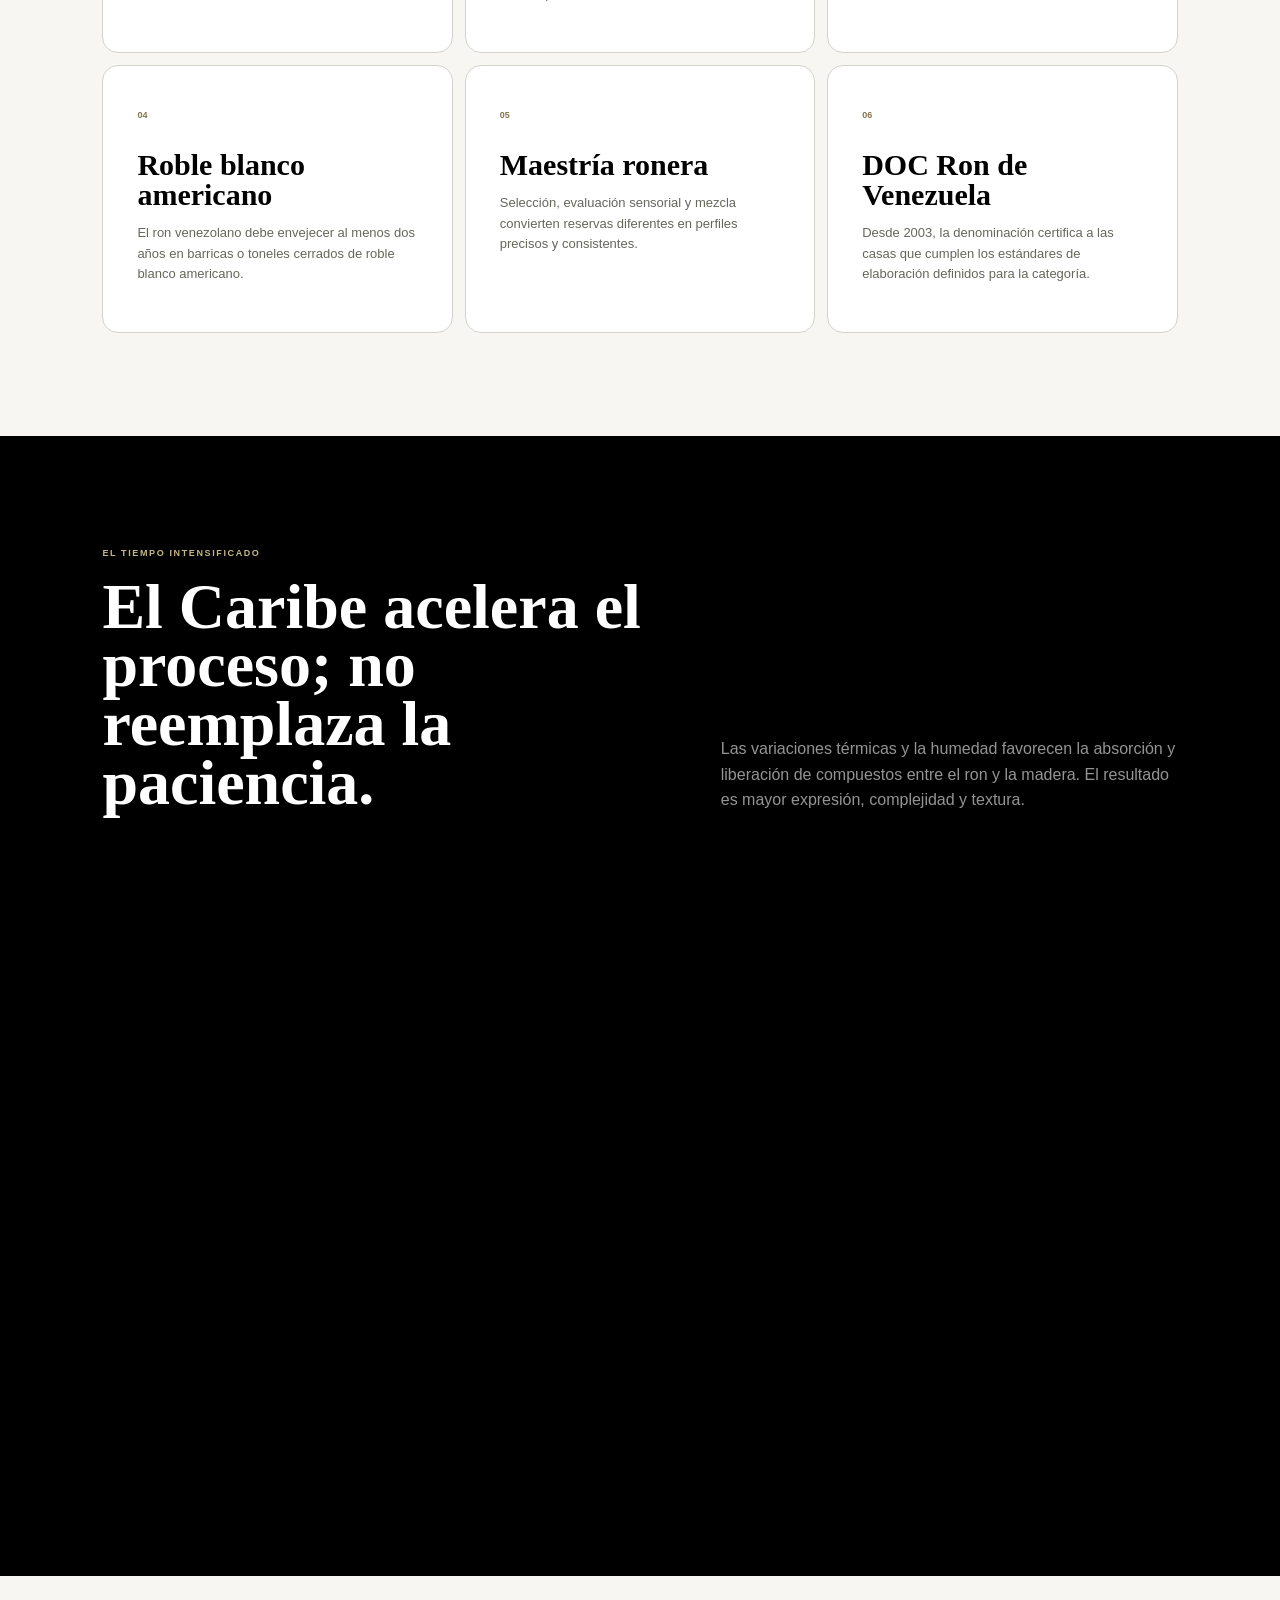
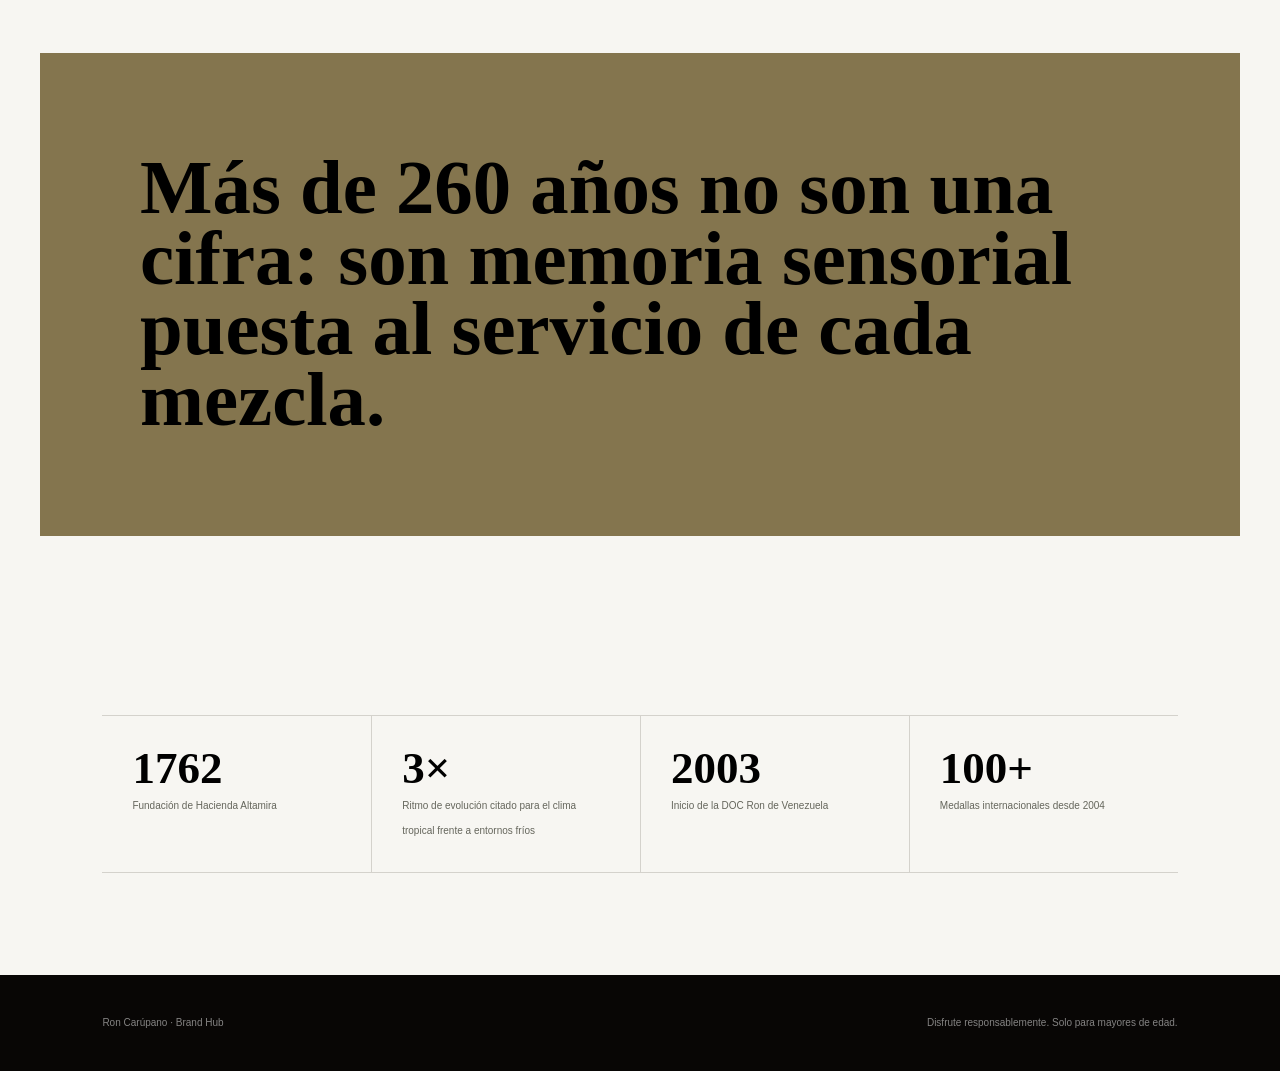
==== commit 423f2171: "Integra el video de historia a ancho editorial" ====
--- a/historia.html
+++ b/historia.html
@@ -2,6 +2,6 @@
 <nav class="detail-nav"><a href="index.html"><img src="assets/brand-logos/ron-carupano-logo-dorado.webp" alt="Ron Carúpano"></a><div><a href="historia.html">Origen</a><a href="mensajes.html">Mensajes</a><a href="experiencias.html">Catas</a><a href="trade.html">Trade</a><a href="reconocimientos.html">Reconocimientos</a><a href="index.html#recursos">Recursos</a></div></nav>
 <header class="detail-hero"><div class="detail-hero-copy"><span class="eyebrow">Origen + proceso</span><h1>La naturaleza prepara. La maestría decide.</h1><p>Ron Carúpano nace de una combinación irrepetible: Hacienda Altamira, agua pura, caña de azúcar, clima Caribe, roble americano y más de 260 años de conocimiento acumulado.</p></div><div class="detail-hero-media"><img src="assets/images/editorial/04062026-DSC04128.webp" alt="Ron Carúpano junto al agua"></div></header>
 <main><section class="detail-section"><div class="section-head"><div><span class="eyebrow">La alquimia perfecta</span><h2>Cuatro condiciones convierten el origen en una ventaja.</h2></div><p>Ninguna funciona sola. La materia aporta potencial; el entorno acelera la transformación; el tiempo desarrolla profundidad; el equipo ronero define el equilibrio final.</p></div><div class="card-grid"><article class="card"><span>01</span><h3>Agua pura de manantial</h3><p>El agua utilizada por la destilería proviene de un manantial, asegurando pureza y evitando olores o sabores indeseados.</p></article><article class="card"><span>02</span><h3>Alcohol de caña de azúcar</h3><p>La alta sacarosa de la materia prima permite obtener melaza de calidad y destilados con una base expresiva.</p></article><article class="card"><span>03</span><h3>Microclima excepcional</h3><p>Temperatura, humedad, baja altitud y brisas del Caribe intensifican la interacción entre alcohol y roble.</p></article><article class="card"><span>04</span><h3>Roble blanco americano</h3><p>El ron venezolano debe envejecer al menos dos años en barricas o toneles cerrados de roble blanco americano.</p></article><article class="card"><span>05</span><h3>Maestría ronera</h3><p>Selección, evaluación sensorial y mezcla convierten reservas diferentes en perfiles precisos y consistentes.</p></article><article class="card"><span>06</span><h3>DOC Ron de Venezuela</h3><p>Desde 2003, la denominación certifica a las casas que cumplen los estándares de elaboración definidos para la categoría.</p></article></div></section>
-<section class="detail-section dark"><div class="section-head"><div><span class="eyebrow">El tiempo intensificado</span><h2>El Caribe acelera el proceso; no reemplaza la paciencia.</h2></div><p>Las variaciones térmicas y la humedad favorecen la absorción y liberación de compuestos entre el ron y la madera. El resultado es mayor expresión, complejidad y textura.</p></div><div class="feature-grid"><article class="feature"><img src="assets/images/editorial/05062026-DSC05306.webp" alt="Reserva 18 junto al agua"><div><span class="eyebrow">Entorno</span><h3>La costa se percibe en el carácter.</h3><p>La proximidad al Caribe, la humedad y la salinidad forman parte de la lectura sensorial del origen.</p></div></article><article class="feature video-feature"><iframe src="https://www.youtube.com/embed/9rbqQhgyqmE" title="Más de 30 años de Maestría Ronera · Ron Carúpano" allow="accelerometer; autoplay; clipboard-write; encrypted-media; gyroscope; picture-in-picture; web-share" referrerpolicy="strict-origin-when-cross-origin" allowfullscreen></iframe></article></div></section>
+<section class="detail-section dark"><div class="section-head"><div><span class="eyebrow">El tiempo intensificado</span><h2>El Caribe acelera el proceso; no reemplaza la paciencia.</h2></div><p>Las variaciones térmicas y la humedad favorecen la absorción y liberación de compuestos entre el ron y la madera. El resultado es mayor expresión, complejidad y textura.</p></div><div class="feature-grid video-only"><article class="feature video-feature"><iframe src="https://www.youtube.com/embed/9rbqQhgyqmE" title="Más de 30 años de Maestría Ronera · Ron Carúpano" allow="accelerometer; autoplay; clipboard-write; encrypted-media; gyroscope; picture-in-picture; web-share" referrerpolicy="strict-origin-when-cross-origin" allowfullscreen></iframe></article></div></section>
 <blockquote class="quote">Más de 260 años no son una cifra: son memoria sensorial puesta al servicio de cada mezcla.</blockquote>
 <section class="detail-section"><div class="data-row"><div><strong>1762</strong><span>Fundación de Hacienda Altamira</span></div><div><strong>3×</strong><span>Ritmo de evolución citado para el clima tropical frente a entornos fríos</span></div><div><strong>2003</strong><span>Inicio de la DOC Ron de Venezuela</span></div><div><strong>100+</strong><span>Medallas internacionales desde 2004</span></div></div></section></main><footer class="footer"><span>Ron Carúpano · Brand Hub</span><span>Disfrute responsablemente. Solo para mayores de edad.</span></footer></body></html>
--- a/detail.css
+++ b/detail.css
@@ -4,4 +4,4 @@
 @media(max-width:900px){.detail-hero,.section-head,.feature-grid{grid-template-columns:1fr}.detail-hero-media{min-height:420px}.card-grid{grid-template-columns:1fr 1fr}.data-row{grid-template-columns:1fr 1fr}.detail-nav div{display:none}}
 @media(max-width:600px){.card-grid,.data-row{grid-template-columns:1fr}.data-row div+div{border-left:0;border-top:1px solid var(--line)}.detail-hero h1{font-size:58px}.feature{min-height:440px}.footer{flex-direction:column}}
 .awards-action{margin:42px 0 0}.awards-action a{display:inline-flex;align-items:center;gap:12px;padding:14px 20px;border-radius:999px;background:var(--gold);color:#fff;text-decoration:none;font-size:11px;font-weight:750}.awards-action a:hover{background:var(--brown)}
-.feature:after{pointer-events:none}.video-feature:after{display:none}.video-feature iframe{width:100%;height:100%;min-height:520px;border:0;display:block}
+.feature:after{pointer-events:none}.feature-grid.video-only{display:block;max-width:1200px;margin-inline:auto}.video-feature{min-height:0;aspect-ratio:16/9;background:#000}.video-feature:after{display:none}.video-feature iframe{position:absolute;inset:0;width:100%;height:100%;border:0;display:block}
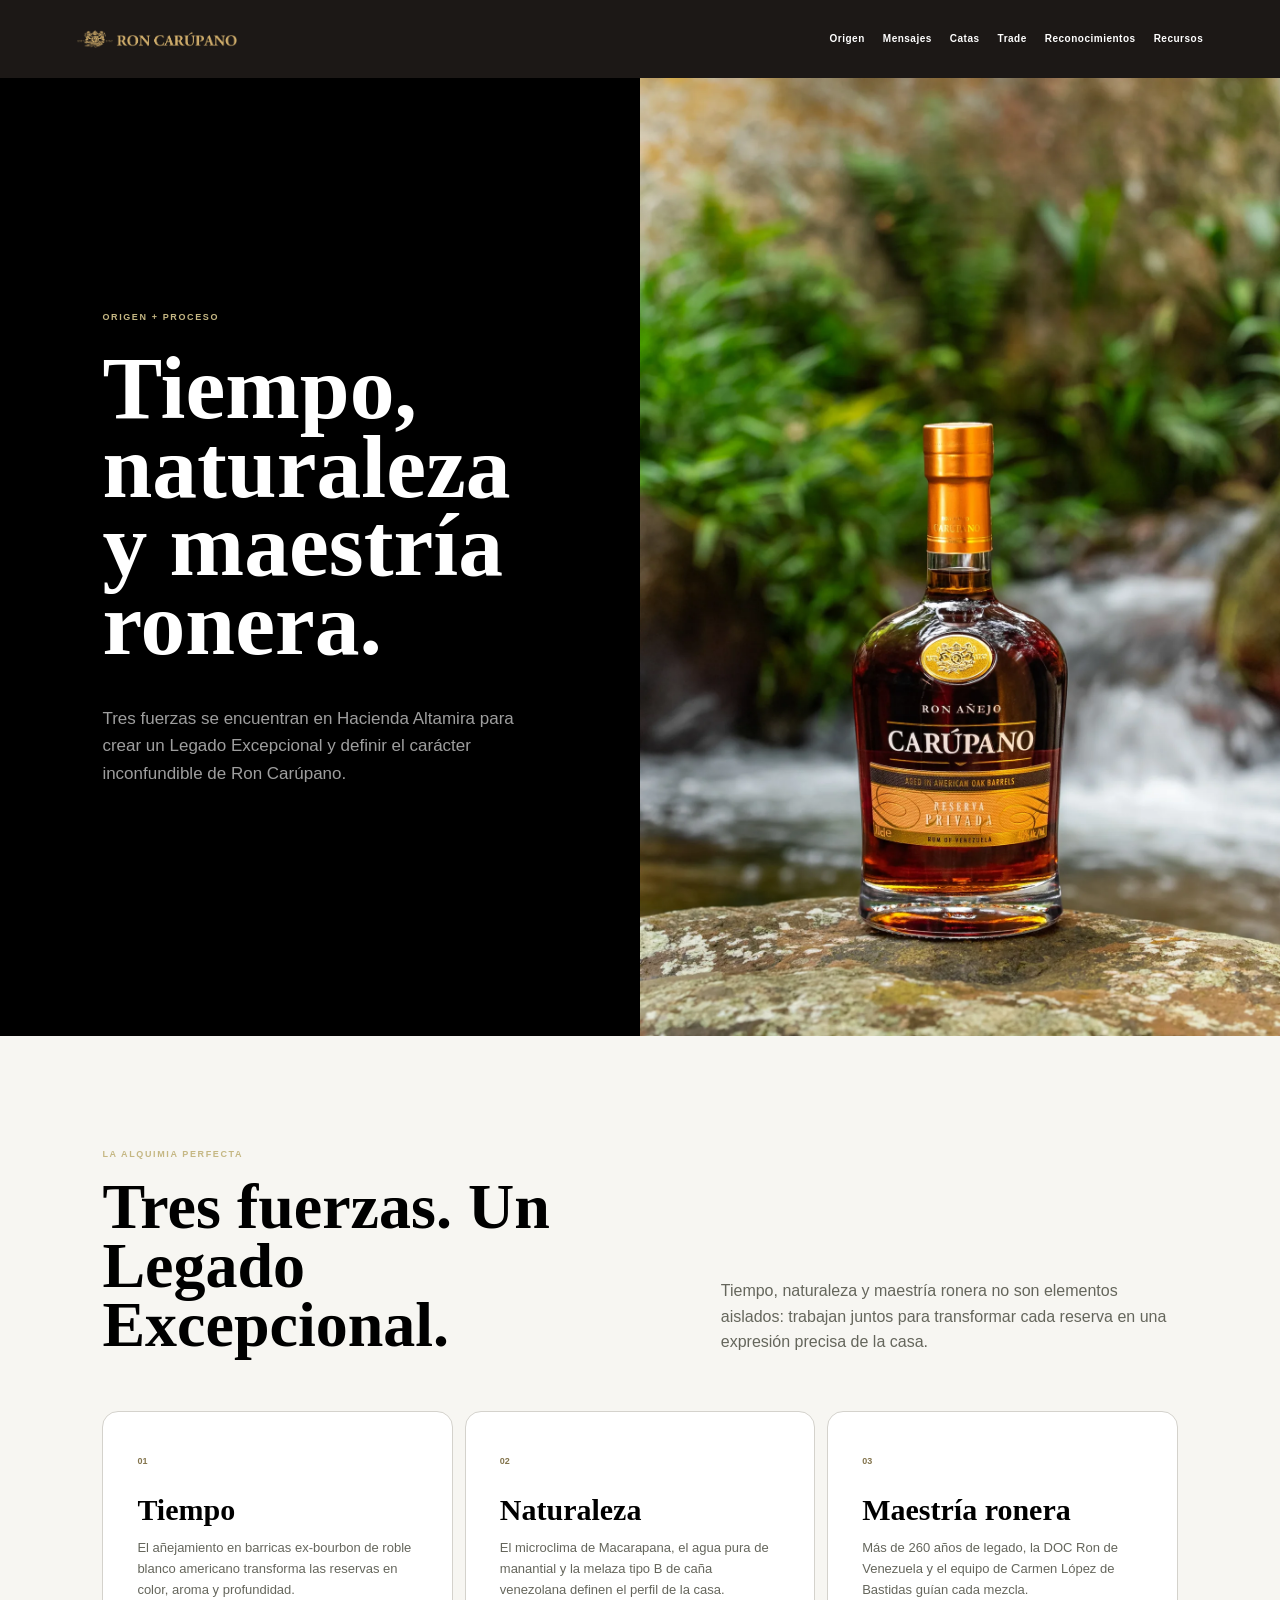
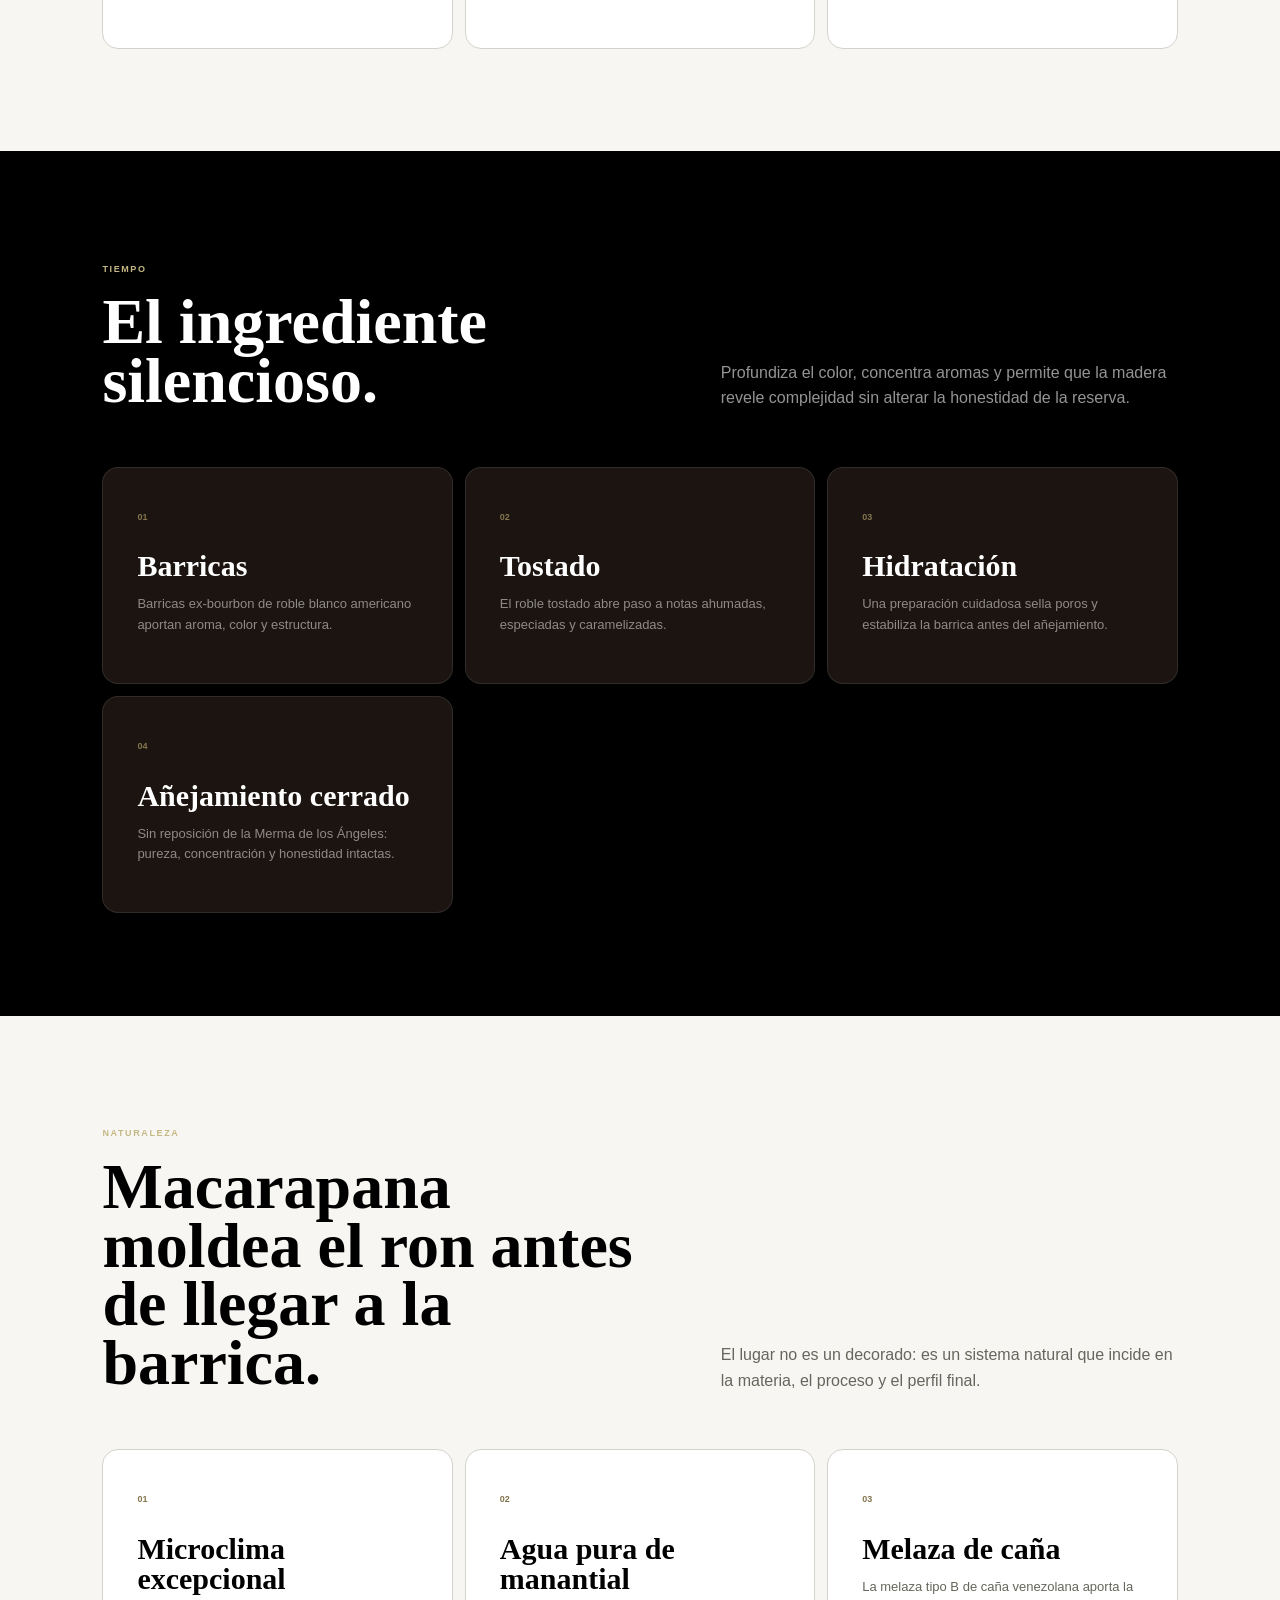
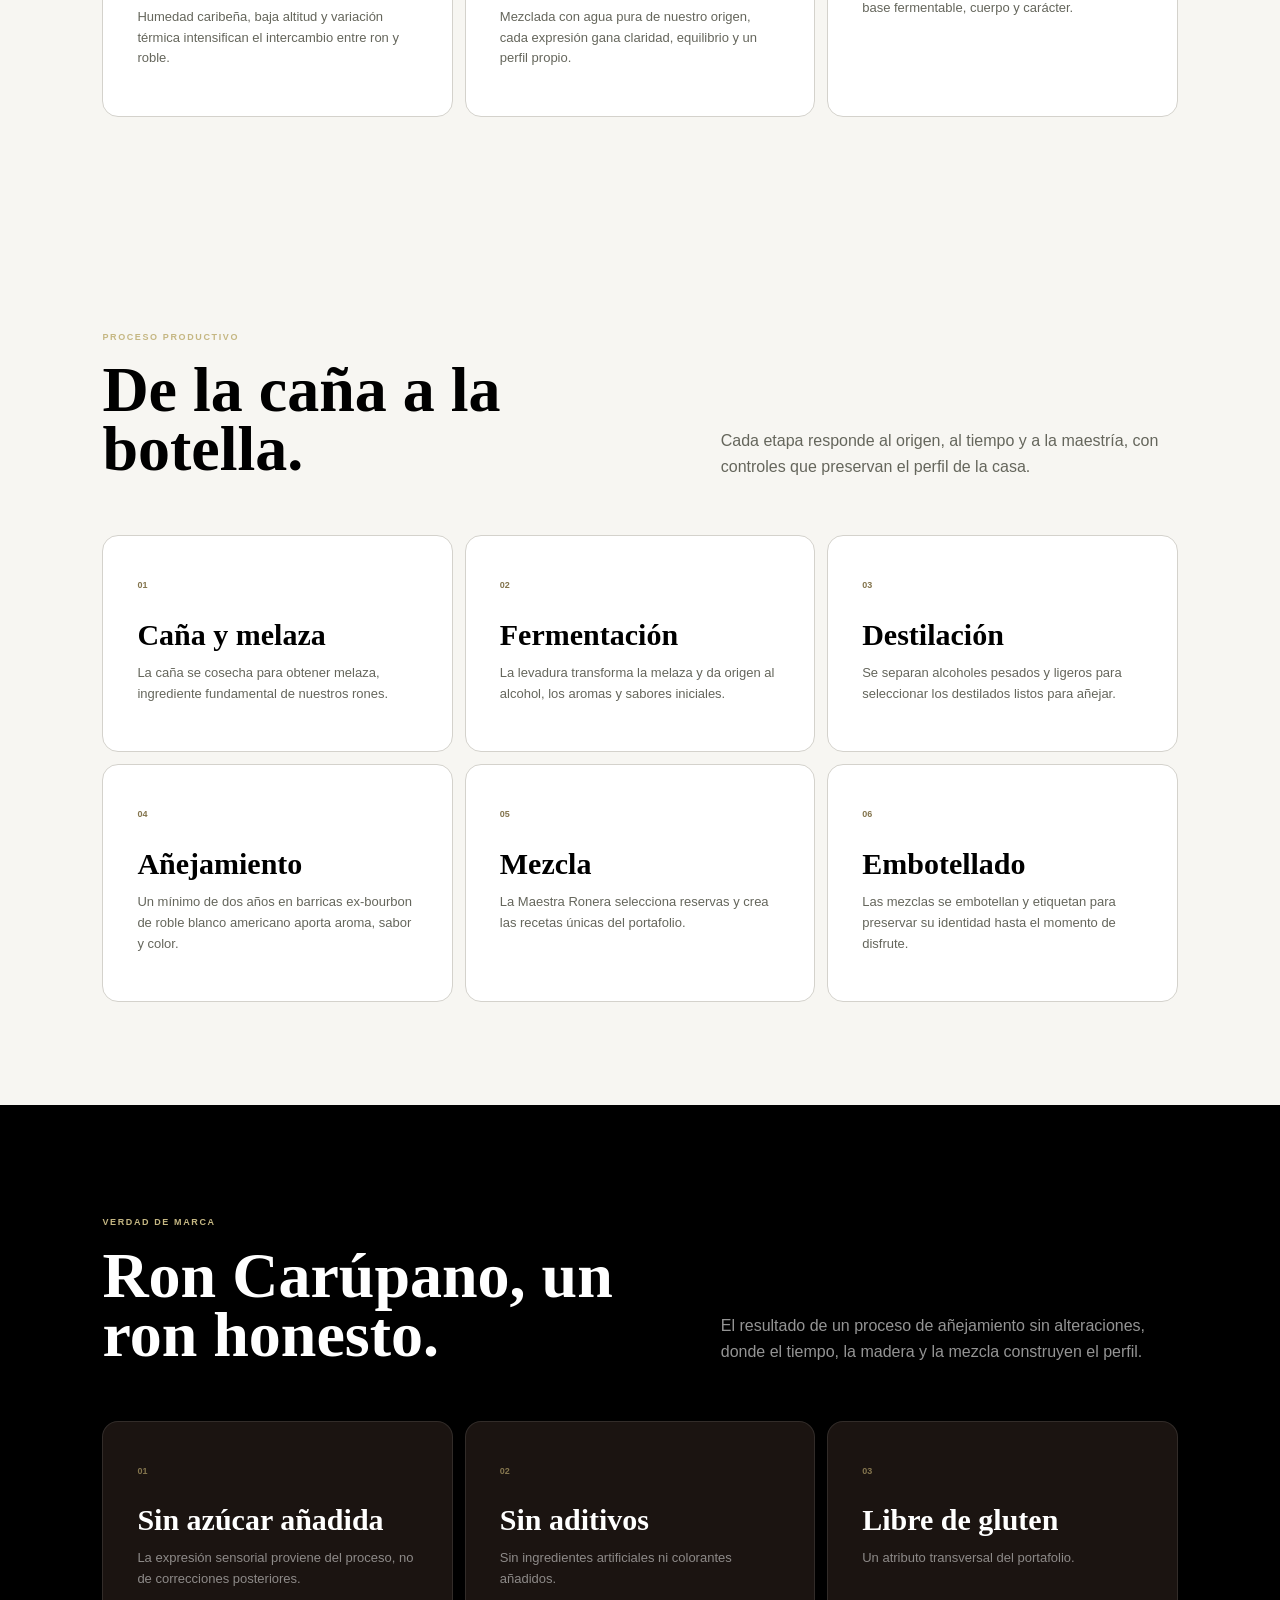
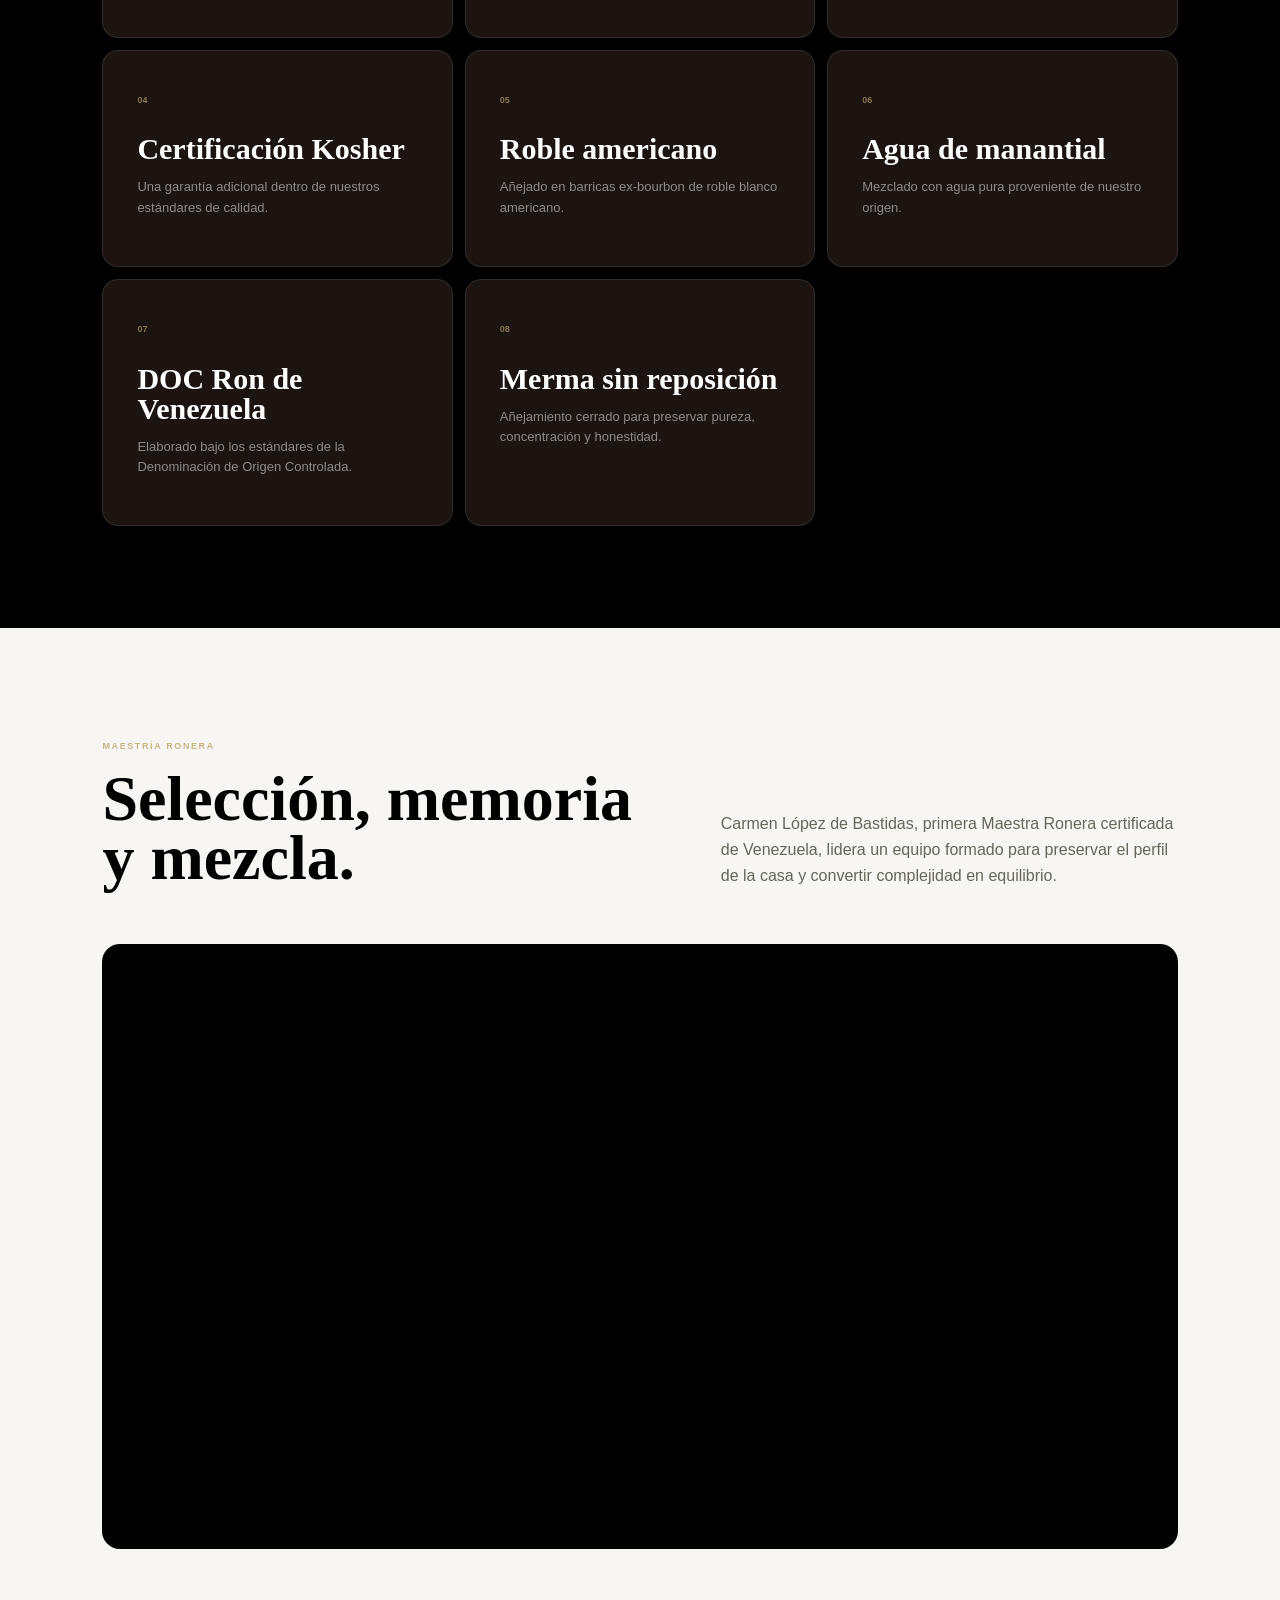
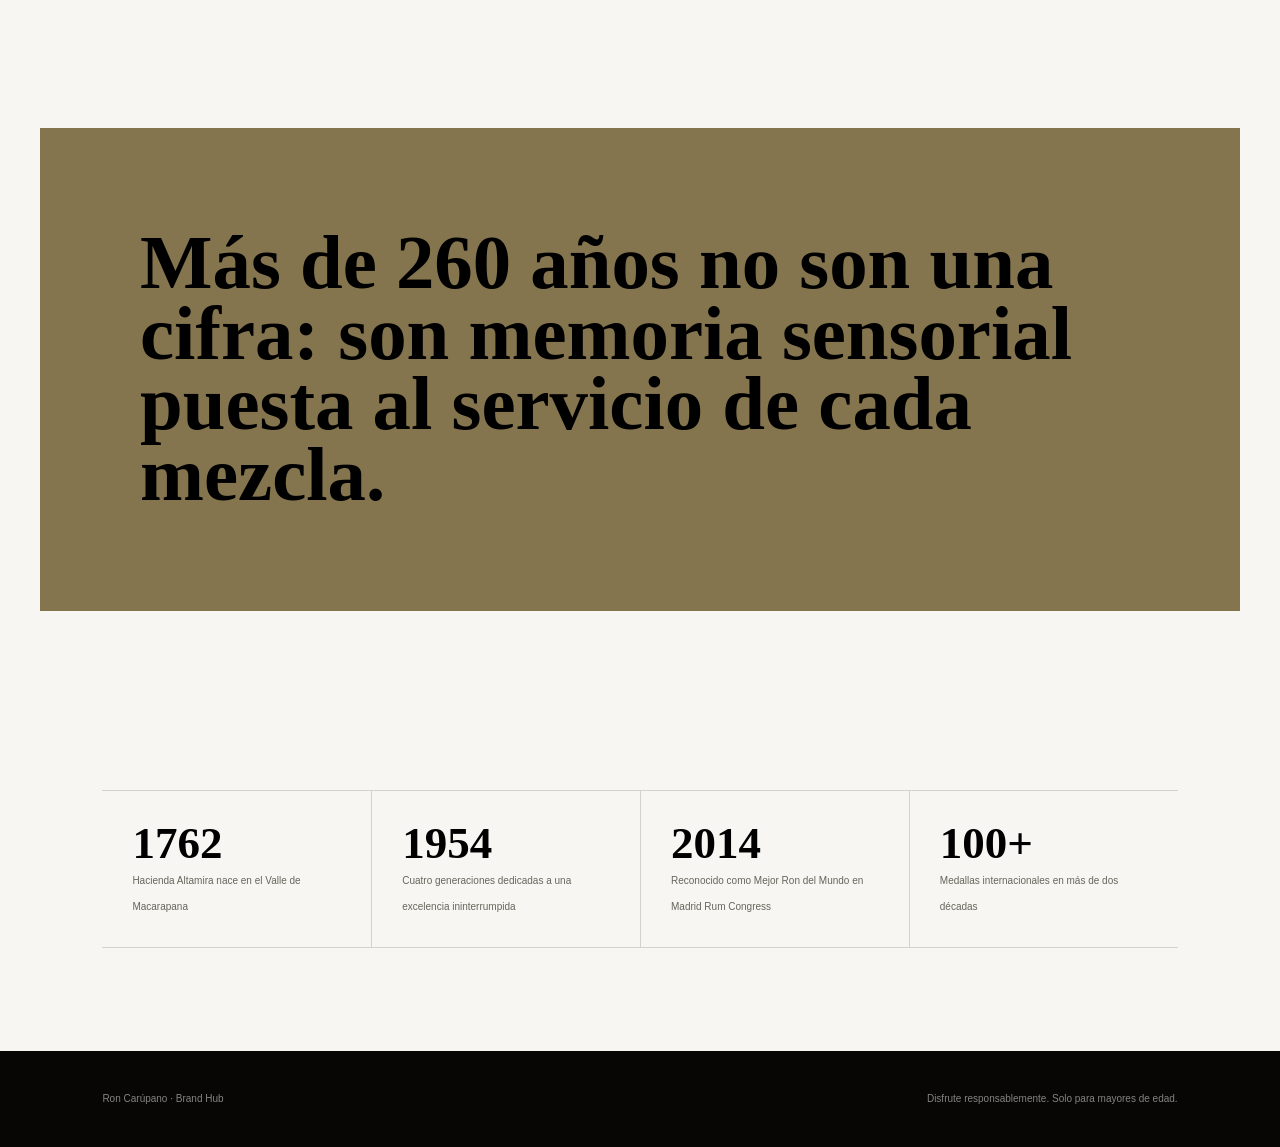
==== commit c1ee9193: "Standardize alchemy and add production truth sections" ====
--- a/historia.html
+++ b/historia.html
@@ -1,7 +1,13 @@
 <!doctype html><html lang="es"><head><meta charset="utf-8"><meta name="viewport" content="width=device-width,initial-scale=1"><title>Origen y maestría · Ron Carúpano</title><link rel="stylesheet" href="detail.css"></head><body>
 <nav class="detail-nav"><a href="index.html"><img src="assets/brand-logos/ron-carupano-logo-dorado.webp" alt="Ron Carúpano"></a><div><a href="historia.html">Origen</a><a href="mensajes.html">Mensajes</a><a href="experiencias.html">Catas</a><a href="trade.html">Trade</a><a href="reconocimientos.html">Reconocimientos</a><a href="index.html#recursos">Recursos</a></div></nav>
-<header class="detail-hero"><div class="detail-hero-copy"><span class="eyebrow">Origen + proceso</span><h1>La naturaleza prepara. La maestría decide.</h1><p>Ron Carúpano nace de una combinación irrepetible: Hacienda Altamira, agua pura, caña de azúcar, clima Caribe, roble americano y más de 260 años de conocimiento acumulado.</p></div><div class="detail-hero-media"><img src="assets/images/editorial/04062026-DSC04128.webp" alt="Ron Carúpano junto al agua"></div></header>
-<main><section class="detail-section"><div class="section-head"><div><span class="eyebrow">La alquimia perfecta</span><h2>Cuatro condiciones convierten el origen en una ventaja.</h2></div><p>Ninguna funciona sola. La materia aporta potencial; el entorno acelera la transformación; el tiempo desarrolla profundidad; el equipo ronero define el equilibrio final.</p></div><div class="card-grid"><article class="card"><span>01</span><h3>Agua pura de manantial</h3><p>El agua utilizada por la destilería proviene de un manantial, asegurando pureza y evitando olores o sabores indeseados.</p></article><article class="card"><span>02</span><h3>Alcohol de caña de azúcar</h3><p>La alta sacarosa de la materia prima permite obtener melaza de calidad y destilados con una base expresiva.</p></article><article class="card"><span>03</span><h3>Microclima excepcional</h3><p>Temperatura, humedad, baja altitud y brisas del Caribe intensifican la interacción entre alcohol y roble.</p></article><article class="card"><span>04</span><h3>Roble blanco americano</h3><p>El ron venezolano debe envejecer al menos dos años en barricas o toneles cerrados de roble blanco americano.</p></article><article class="card"><span>05</span><h3>Maestría ronera</h3><p>Selección, evaluación sensorial y mezcla convierten reservas diferentes en perfiles precisos y consistentes.</p></article><article class="card"><span>06</span><h3>DOC Ron de Venezuela</h3><p>Desde 2003, la denominación certifica a las casas que cumplen los estándares de elaboración definidos para la categoría.</p></article></div></section>
-<section class="detail-section dark"><div class="section-head"><div><span class="eyebrow">El tiempo intensificado</span><h2>El Caribe acelera el proceso; no reemplaza la paciencia.</h2></div><p>Las variaciones térmicas y la humedad favorecen la absorción y liberación de compuestos entre el ron y la madera. El resultado es mayor expresión, complejidad y textura.</p></div><div class="feature-grid video-only"><article class="feature video-feature"><iframe src="https://www.youtube.com/embed/9rbqQhgyqmE" title="Más de 30 años de Maestría Ronera · Ron Carúpano" allow="accelerometer; autoplay; clipboard-write; encrypted-media; gyroscope; picture-in-picture; web-share" referrerpolicy="strict-origin-when-cross-origin" allowfullscreen></iframe></article></div></section>
+<header class="detail-hero"><div class="detail-hero-copy"><span class="eyebrow">Origen + proceso</span><h1>Tiempo, naturaleza y maestría ronera.</h1><p>Tres fuerzas se encuentran en Hacienda Altamira para crear un Legado Excepcional y definir el carácter inconfundible de Ron Carúpano.</p></div><div class="detail-hero-media"><img src="assets/images/editorial/04062026-DSC04128.webp" alt="Ron Carúpano junto al agua de manantial de Macarapana"></div></header>
+<main>
+<section class="detail-section"><div class="section-head"><div><span class="eyebrow">La alquimia perfecta</span><h2>Tres fuerzas. Un Legado Excepcional.</h2></div><p>Tiempo, naturaleza y maestría ronera no son elementos aislados: trabajan juntos para transformar cada reserva en una expresión precisa de la casa.</p></div><div class="card-grid"><article class="card"><span>01</span><h3>Tiempo</h3><p>El añejamiento en barricas ex-bourbon de roble blanco americano transforma las reservas en color, aroma y profundidad.</p></article><article class="card"><span>02</span><h3>Naturaleza</h3><p>El microclima de Macarapana, el agua pura de manantial y la melaza tipo B de caña venezolana definen el perfil de la casa.</p></article><article class="card"><span>03</span><h3>Maestría ronera</h3><p>Más de 260 años de legado, la DOC Ron de Venezuela y el equipo de Carmen López de Bastidas guían cada mezcla.</p></article></div></section>
+<section class="detail-section dark"><div class="section-head"><div><span class="eyebrow">Tiempo</span><h2>El ingrediente silencioso.</h2></div><p>Profundiza el color, concentra aromas y permite que la madera revele complejidad sin alterar la honestidad de la reserva.</p></div><div class="card-grid"><article class="card"><span>01</span><h3>Barricas</h3><p>Barricas ex-bourbon de roble blanco americano aportan aroma, color y estructura.</p></article><article class="card"><span>02</span><h3>Tostado</h3><p>El roble tostado abre paso a notas ahumadas, especiadas y caramelizadas.</p></article><article class="card"><span>03</span><h3>Hidratación</h3><p>Una preparación cuidadosa sella poros y estabiliza la barrica antes del añejamiento.</p></article><article class="card"><span>04</span><h3>Añejamiento cerrado</h3><p>Sin reposición de la Merma de los Ángeles: pureza, concentración y honestidad intactas.</p></article></div></section>
+<section class="detail-section"><div class="section-head"><div><span class="eyebrow">Naturaleza</span><h2>Macarapana moldea el ron antes de llegar a la barrica.</h2></div><p>El lugar no es un decorado: es un sistema natural que incide en la materia, el proceso y el perfil final.</p></div><div class="card-grid"><article class="card"><span>01</span><h3>Microclima excepcional</h3><p>Humedad caribeña, baja altitud y variación térmica intensifican el intercambio entre ron y roble.</p></article><article class="card"><span>02</span><h3>Agua pura de manantial</h3><p>Mezclada con agua pura de nuestro origen, cada expresión gana claridad, equilibrio y un perfil propio.</p></article><article class="card"><span>03</span><h3>Melaza de caña</h3><p>La melaza tipo B de caña venezolana aporta la base fermentable, cuerpo y carácter.</p></article></div></section>
+<section class="detail-section"><div class="section-head"><div><span class="eyebrow">Proceso productivo</span><h2>De la caña a la botella.</h2></div><p>Cada etapa responde al origen, al tiempo y a la maestría, con controles que preservan el perfil de la casa.</p></div><div class="card-grid"><article class="card"><span>01</span><h3>Caña y melaza</h3><p>La caña se cosecha para obtener melaza, ingrediente fundamental de nuestros rones.</p></article><article class="card"><span>02</span><h3>Fermentación</h3><p>La levadura transforma la melaza y da origen al alcohol, los aromas y sabores iniciales.</p></article><article class="card"><span>03</span><h3>Destilación</h3><p>Se separan alcoholes pesados y ligeros para seleccionar los destilados listos para añejar.</p></article><article class="card"><span>04</span><h3>Añejamiento</h3><p>Un mínimo de dos años en barricas ex-bourbon de roble blanco americano aporta aroma, sabor y color.</p></article><article class="card"><span>05</span><h3>Mezcla</h3><p>La Maestra Ronera selecciona reservas y crea las recetas únicas del portafolio.</p></article><article class="card"><span>06</span><h3>Embotellado</h3><p>Las mezclas se embotellan y etiquetan para preservar su identidad hasta el momento de disfrute.</p></article></div></section>
+<section class="detail-section dark"><div class="section-head"><div><span class="eyebrow">Verdad de marca</span><h2>Ron Carúpano, un ron honesto.</h2></div><p>El resultado de un proceso de añejamiento sin alteraciones, donde el tiempo, la madera y la mezcla construyen el perfil.</p></div><div class="card-grid"><article class="card"><span>01</span><h3>Sin azúcar añadida</h3><p>La expresión sensorial proviene del proceso, no de correcciones posteriores.</p></article><article class="card"><span>02</span><h3>Sin aditivos</h3><p>Sin ingredientes artificiales ni colorantes añadidos.</p></article><article class="card"><span>03</span><h3>Libre de gluten</h3><p>Un atributo transversal del portafolio.</p></article><article class="card"><span>04</span><h3>Certificación Kosher</h3><p>Una garantía adicional dentro de nuestros estándares de calidad.</p></article><article class="card"><span>05</span><h3>Roble americano</h3><p>Añejado en barricas ex-bourbon de roble blanco americano.</p></article><article class="card"><span>06</span><h3>Agua de manantial</h3><p>Mezclado con agua pura proveniente de nuestro origen.</p></article><article class="card"><span>07</span><h3>DOC Ron de Venezuela</h3><p>Elaborado bajo los estándares de la Denominación de Origen Controlada.</p></article><article class="card"><span>08</span><h3>Merma sin reposición</h3><p>Añejamiento cerrado para preservar pureza, concentración y honestidad.</p></article></div></section>
+<section class="detail-section"><div class="section-head"><div><span class="eyebrow">Maestría ronera</span><h2>Selección, memoria y mezcla.</h2></div><p>Carmen López de Bastidas, primera Maestra Ronera certificada de Venezuela, lidera un equipo formado para preservar el perfil de la casa y convertir complejidad en equilibrio.</p></div><div class="feature-grid video-only"><article class="feature video-feature"><iframe src="https://www.youtube.com/embed/9rbqQhgyqmE" title="Maestría Ronera de Ron Carúpano" allow="accelerometer; autoplay; clipboard-write; encrypted-media; gyroscope; picture-in-picture; web-share" referrerpolicy="strict-origin-when-cross-origin" allowfullscreen></iframe></article></div></section>
 <blockquote class="quote">Más de 260 años no son una cifra: son memoria sensorial puesta al servicio de cada mezcla.</blockquote>
-<section class="detail-section"><div class="data-row"><div><strong>1762</strong><span>Fundación de Hacienda Altamira</span></div><div><strong>3×</strong><span>Ritmo de evolución citado para el clima tropical frente a entornos fríos</span></div><div><strong>2003</strong><span>Inicio de la DOC Ron de Venezuela</span></div><div><strong>100+</strong><span>Medallas internacionales desde 2004</span></div></div></section></main><footer class="footer"><span>Ron Carúpano · Brand Hub</span><span>Disfrute responsablemente. Solo para mayores de edad.</span></footer></body></html>
+<section class="detail-section"><div class="data-row"><div><strong>1762</strong><span>Hacienda Altamira nace en el Valle de Macarapana</span></div><div><strong>1954</strong><span>Cuatro generaciones dedicadas a una excelencia ininterrumpida</span></div><div><strong>2014</strong><span>Reconocido como Mejor Ron del Mundo en Madrid Rum Congress</span></div><div><strong>100+</strong><span>Medallas internacionales en más de dos décadas</span></div></div></section>
+</main><footer class="footer"><span>Ron Carúpano · Brand Hub</span><span>Disfrute responsablemente. Solo para mayores de edad.</span></footer></body></html>
--- a/detail.css
+++ b/detail.css
@@ -5,3 +5,33 @@
 @media(max-width:600px){.card-grid,.data-row{grid-template-columns:1fr}.data-row div+div{border-left:0;border-top:1px solid var(--line)}.detail-hero h1{font-size:58px}.feature{min-height:440px}.footer{flex-direction:column}}
 .awards-action{margin:42px 0 0}.awards-action a{display:inline-flex;align-items:center;gap:12px;padding:14px 20px;border-radius:999px;background:var(--gold);color:#fff;text-decoration:none;font-size:11px;font-weight:750}.awards-action a:hover{background:var(--brown)}
 .feature:after{pointer-events:none}.feature-grid.video-only{display:block;max-width:1200px;margin-inline:auto}.video-feature{min-height:0;aspect-ratio:16/9;background:#000}.video-feature:after{display:none}.video-feature iframe{position:absolute;inset:0;width:100%;height:100%;border:0;display:block}
+
+/* Responsive hardening: detail pages */
+html,body{max-width:100%;overflow-x:clip}img{height:auto}main,section,article,header,footer,nav,div{min-width:0}h1,h2,h3,p,th,td,strong,span{overflow-wrap:break-word}.detail-nav a,.awards-action a{min-height:44px;display:inline-flex;align-items:center}.table{max-width:100%}
+@media(max-width:900px){
+  .detail-nav{min-height:64px;padding:10px 20px}.detail-nav>a{min-width:0}.detail-nav img{width:min(48vw,170px);height:auto}
+  .detail-hero{min-height:0}.detail-hero-copy{padding:clamp(52px,9vw,78px) clamp(20px,6vw,48px)}
+  .detail-hero h1{font-size:clamp(44px,9vw,72px);line-height:.91}.detail-hero p{font-size:15px}
+  .detail-hero-media{min-height:0;aspect-ratio:16/10}.detail-hero-media img{height:100%;object-fit:cover}
+  .detail-section{padding:clamp(62px,10vw,88px) clamp(20px,6vw,48px)}
+  .section-head{gap:22px;margin-bottom:38px}.section-head h2{font-size:clamp(38px,8vw,58px)}
+  .feature{min-height:0;aspect-ratio:4/3}.feature>div{left:24px;right:24px;bottom:24px}
+  .quote{font-size:clamp(38px,8.5vw,58px)}
+  .table{display:block;overflow-x:auto;overscroll-behavior-inline:contain;-webkit-overflow-scrolling:touch;white-space:nowrap}
+  .table th,.table td{min-width:130px;white-space:normal}
+}
+@media(max-width:600px){
+  .detail-nav{padding-inline:max(18px,env(safe-area-inset-left)) max(18px,env(safe-area-inset-right))}
+  .detail-hero-copy{padding:48px 20px}.detail-hero h1{font-size:clamp(38px,11.5vw,50px);margin:18px 0}.detail-hero p{font-size:14px}
+  .detail-hero-media{aspect-ratio:4/3}.detail-section{padding:58px 20px}
+  .section-head h2{font-size:clamp(34px,10.5vw,44px);line-height:.94}
+  .card{padding:26px 22px}.card h3{font-size:28px;margin-top:18px}
+  .feature{aspect-ratio:4/5}.feature h3{font-size:clamp(34px,10vw,44px)}.feature p{font-size:13px}
+  .data-row strong{font-size:38px}.data-row div{padding:24px 20px}
+  .quote{padding:48px 20px;font-size:clamp(34px,10.5vw,46px)}
+  .table{margin-inline:0;padding-bottom:8px}.table th,.table td{padding:14px 12px;min-width:120px}
+  .footer{padding:34px 20px max(34px,env(safe-area-inset-bottom));gap:10px}
+  .awards-action a{width:100%;justify-content:center;text-align:center}
+  .video-feature{aspect-ratio:16/9}
+}
+@media(max-width:380px){.detail-hero h1{font-size:36px}.section-head h2{font-size:32px}.feature h3{font-size:32px}}
